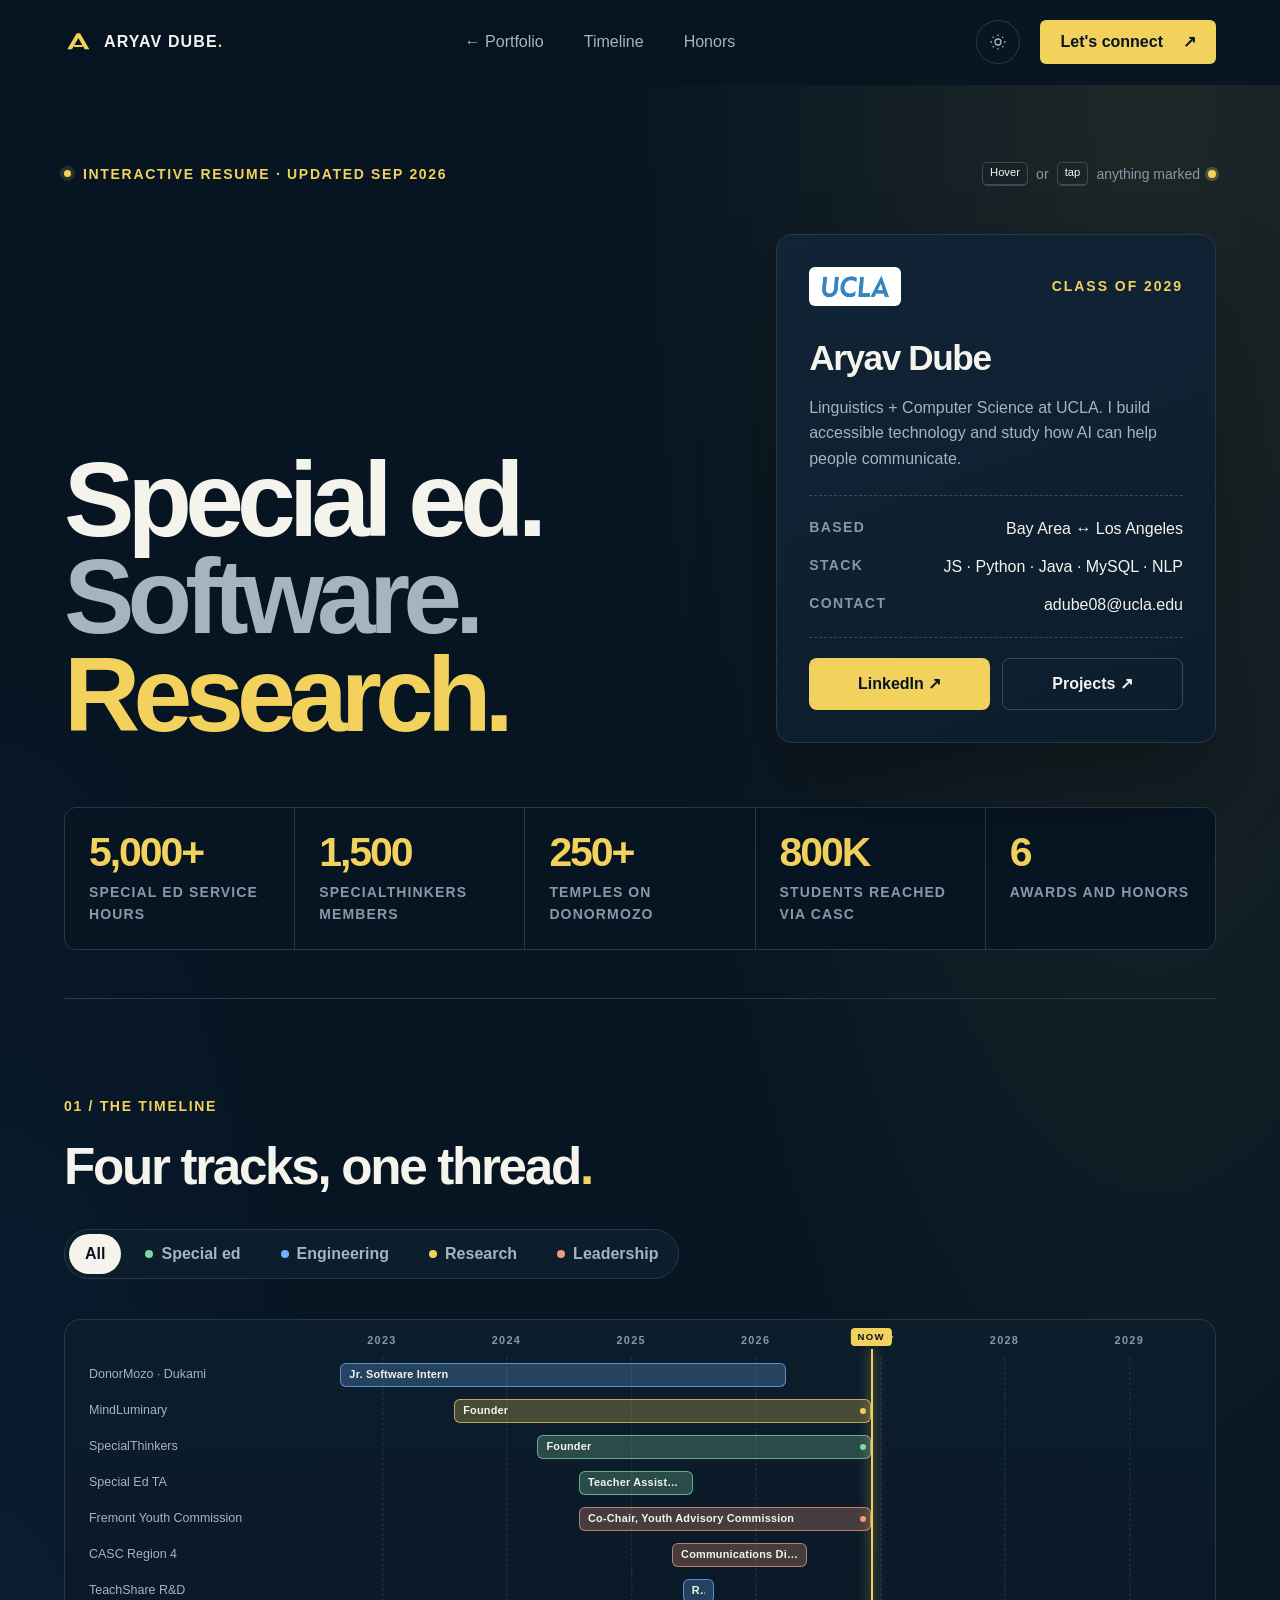
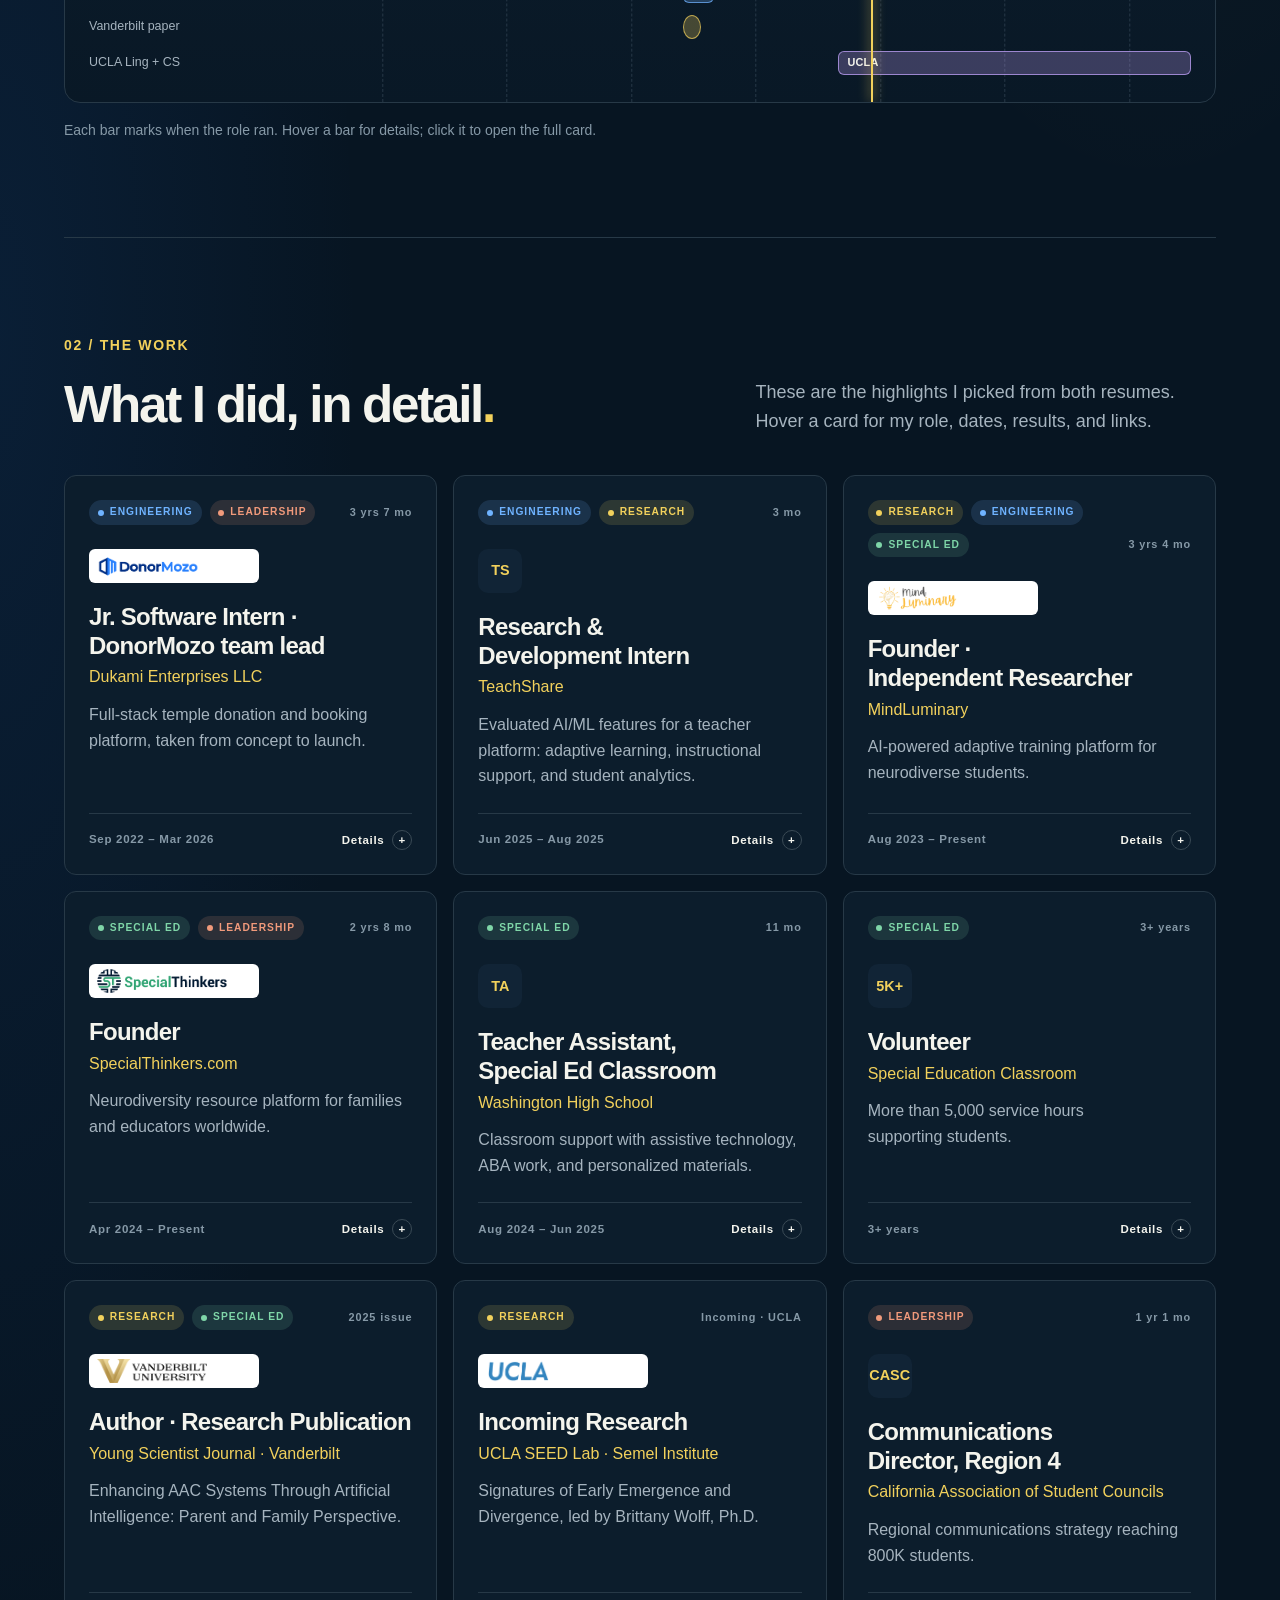
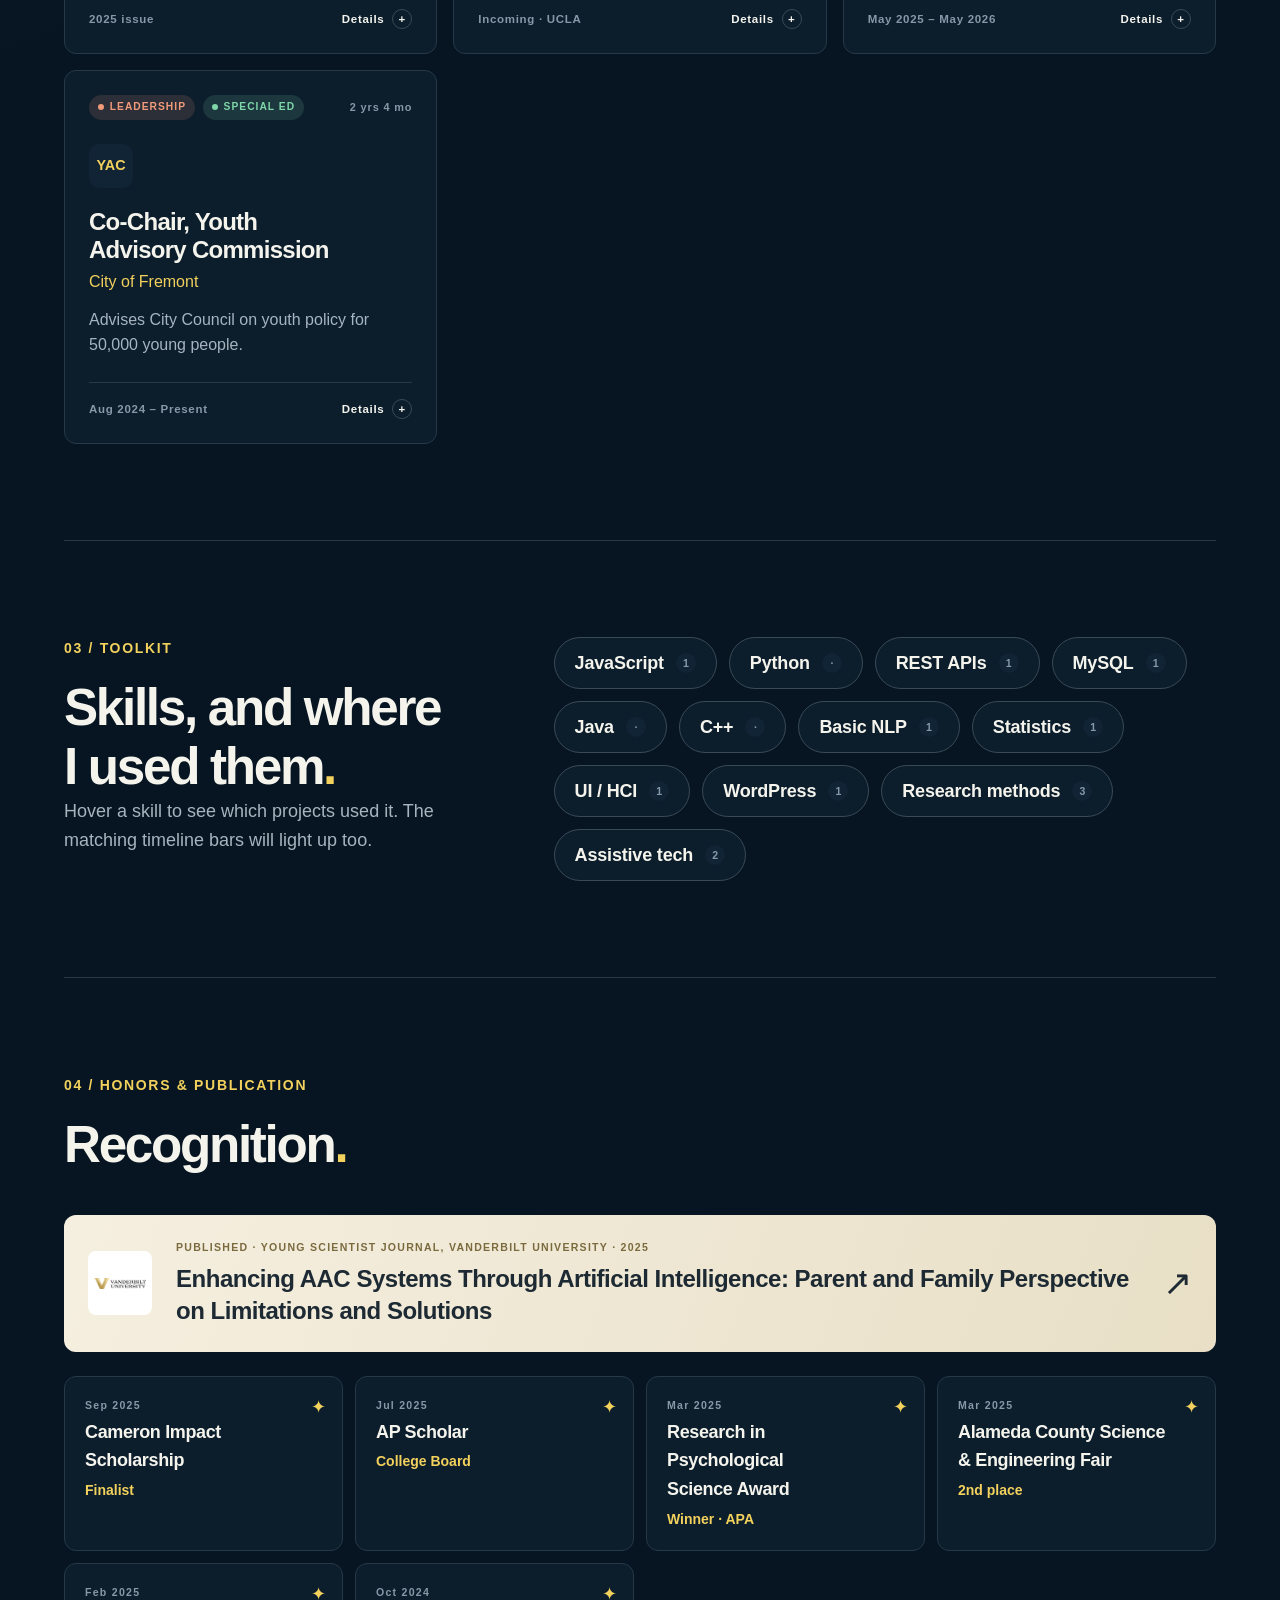
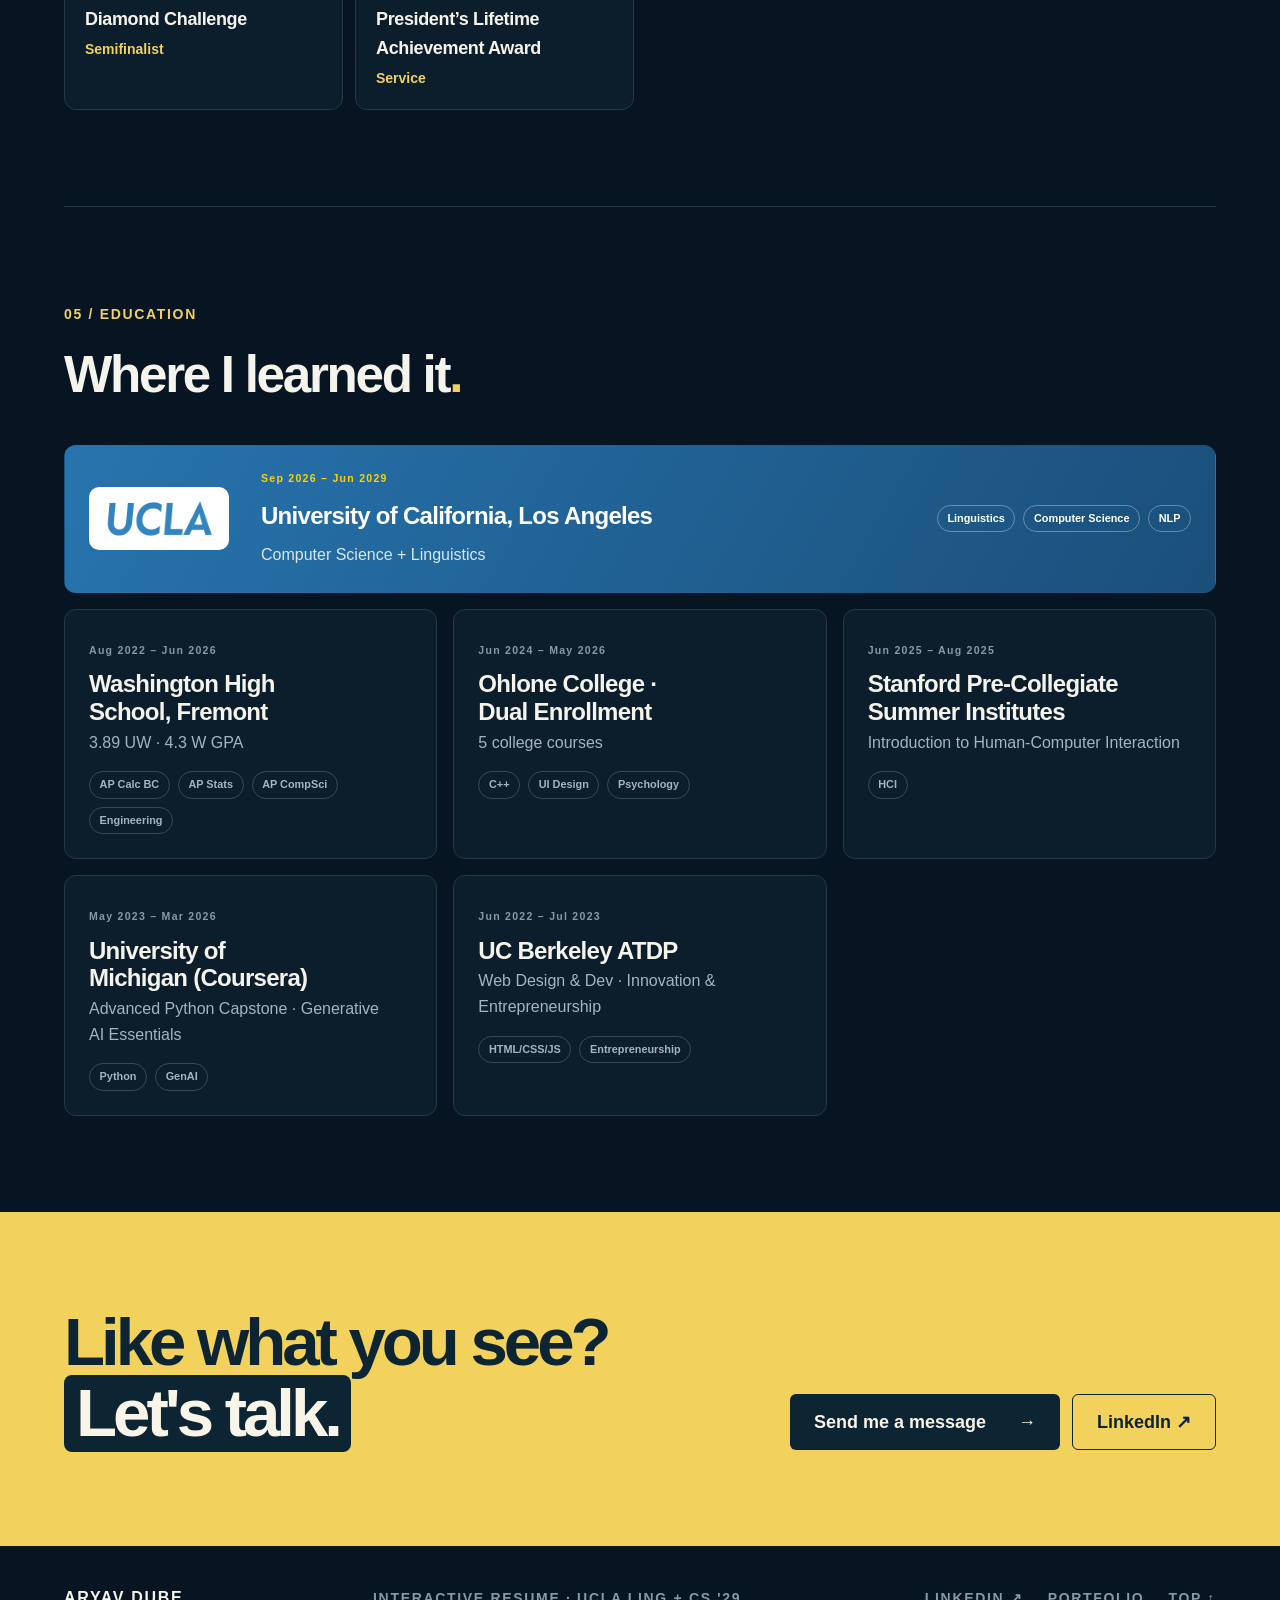
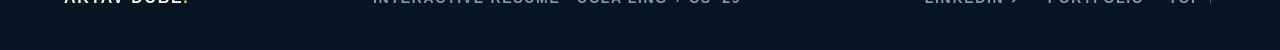
==== resume.html @ cb5dd59b "Add files via upload" ====
<!doctype html>
<html lang="en" data-theme="dark">
<head>
  <meta charset="utf-8">
  <meta name="viewport" content="width=device-width, initial-scale=1">
  <title>Interactive Resume · Aryav Dube</title>
  <meta name="description" content="Aryav Dube's interactive resume: special education, software engineering, and AI research. Hover any item for role, timeline, and links.">
  <link rel="icon" href="./favicon.svg" type="image/svg+xml">
  <link rel="preconnect" href="https://api.fontshare.com">
  <link href="https://api.fontshare.com/v2/css?f[]=cabinet-grotesk@500,600,700,800&f[]=satoshi@400,500,600,700&display=swap" rel="stylesheet">
  <link rel="stylesheet" href="./base.css">
  <link rel="stylesheet" href="./style.css">
  <link rel="stylesheet" href="./resume.css">
  <script src="./app.js" defer></script>
  <script src="./resume.js" defer></script>
</head>
<body class="resume-page">
  <a class="skip-link" href="#main">Skip to content</a>
  <div class="scroll-progress" aria-hidden="true"><span></span></div>
  <header class="site-header">
    <div class="shell header-inner">
      <a class="brand" href="./index.html" aria-label="Aryav Dube, home">
        <svg class="brand-mark" viewBox="0 0 42 42" fill="none" aria-hidden="true"><path d="M5 32 19 8h5l14 24h-7L21.5 15 12 32H5Z" fill="currentColor"/><path d="M15 27h13" stroke="currentColor" stroke-width="3"/></svg>
        <span>ARYAV DUBE<span class="brand-dot">.</span></span>
      </a>
      <nav class="desktop-nav" aria-label="Resume navigation">
        <a href="./index.html">← Portfolio</a>
        <a href="#timeline">Timeline</a>
        <a href="#honors">Honors</a>
      </nav>
      <div class="header-actions">
        <button class="theme-toggle" type="button" data-theme-toggle aria-label="Switch to light mode" title="Toggle color theme">
          <svg viewBox="0 0 24 24" fill="none" stroke="currentColor" stroke-width="1.7" aria-hidden="true"><circle cx="12" cy="12" r="4"/><path d="M12 2v2m0 16v2M4.93 4.93l1.42 1.42m11.3 11.3 1.42 1.42M2 12h2m16 0h2M4.93 19.07l1.42-1.42m11.3-11.3 1.42-1.42"/></svg>
        </button>
        <a class="header-contact" href="./index.html#contact">Let's connect <span aria-hidden="true">↗</span></a>
      </div>
    </div>
  </header>

  <main id="main">
    <section class="rz-hero shell">
      <div class="rz-hero-top"><span class="eyebrow"><span class="status-dot"></span> Interactive resume · updated Sep 2026</span><span class="rz-hint-key"><kbd>Hover</kbd> or <kbd>tap</kbd> anything marked <i class="rz-dotmark"></i></span></div>
      <div class="rz-hero-grid">
        <div>
          <h1 class="rz-title">Special ed.<br><span>Software.</span><br><em>Research.</em></h1>
        </div>
        <aside class="rz-id-card">
          <div class="rz-id-head"><img src="./ucla-logo.png" alt="UCLA logo" width="1048" height="398"><span>CLASS OF 2029</span></div>
          <strong>Aryav Dube</strong>
          <p>Linguistics + Computer Science at UCLA. I build accessible technology and study how AI can help people communicate.</p>
          <dl>
            <div><dt>Based</dt><dd>Bay Area ↔ Los Angeles</dd></div>
            <div><dt>Stack</dt><dd>JS · Python · Java · MySQL · NLP</dd></div>
            <div><dt>Contact</dt><dd><a href="mailto:adube08@ucla.edu">adube08@ucla.edu</a></dd></div>
          </dl>
          <div class="rz-id-links"><a href="https://www.linkedin.com/in/aryav-dube/" target="_blank" rel="noopener noreferrer">LinkedIn ↗</a><a href="./index.html#work">Projects ↗</a></div>
        </aside>
      </div>
      <dl class="rz-kpis" data-kpis></dl>
    </section>

    <section class="rz-section shell" id="timeline" aria-labelledby="tl-title">
      <div class="rz-section-head">
        <div><p class="section-kicker">01 / THE TIMELINE</p><h2 id="tl-title">Four tracks, one thread<span class="accent-dot">.</span></h2></div>
        <div class="rz-filters" role="group" aria-label="Filter by track" data-filters>
          <button type="button" class="is-active" data-filter="all" aria-pressed="true">All</button>
          <button type="button" data-filter="sped" aria-pressed="false"><i class="c-sped"></i>Special ed</button>
          <button type="button" data-filter="tech" aria-pressed="false"><i class="c-tech"></i>Engineering</button>
          <button type="button" data-filter="research" aria-pressed="false"><i class="c-research"></i>Research</button>
          <button type="button" data-filter="lead" aria-pressed="false"><i class="c-lead"></i>Leadership</button>
        </div>
      </div>
      <div class="rz-gantt" data-gantt>
        <div class="rz-years" data-years aria-hidden="true"></div>
        <div class="rz-rows" data-rows></div>
        <div class="rz-now" data-now aria-hidden="true"><span>NOW</span></div>
      </div>
      <p class="rz-note">Each bar marks when the role ran. Hover a bar for details; click it to open the full card.</p>
    </section>

    <section class="rz-section shell" aria-labelledby="exp-title">
      <div class="rz-section-head"><div><p class="section-kicker">02 / THE WORK</p><h2 id="exp-title">What I did, in detail<span class="accent-dot">.</span></h2></div><p class="rz-lede">These are the highlights I picked from both resumes. Hover a card for my role, dates, results, and links.</p></div>
      <div class="rz-cards" data-cards></div>
    </section>

    <section class="rz-section shell rz-split" aria-labelledby="skills-title">
      <div>
        <p class="section-kicker">03 / TOOLKIT</p><h2 id="skills-title">Skills, and where<br>I used them<span class="accent-dot">.</span></h2>
        <p class="rz-lede">Hover a skill to see which projects used it. The matching timeline bars will light up too.</p>
      </div>
      <div class="rz-skills" data-skills></div>
    </section>

    <section class="rz-section shell" id="honors" aria-labelledby="honors-title">
      <div class="rz-section-head"><div><p class="section-kicker">04 / HONORS & PUBLICATION</p><h2 id="honors-title">Recognition<span class="accent-dot">.</span></h2></div></div>
      <a class="rz-paper" data-tip="paper" href="https://www.vanderbilt.edu/youngscientistjournal/article/enhancing-aac-systems-through-artificial-intelligence-parent-and-family-perspective-on-limitations-and-solutions/" target="_blank" rel="noopener noreferrer">
        <img src="./vanderbilt-logo.png" alt="Vanderbilt University logo" width="512" height="512">
        <span><small>PUBLISHED · YOUNG SCIENTIST JOURNAL, VANDERBILT UNIVERSITY · 2025</small><b>Enhancing AAC Systems Through Artificial Intelligence: Parent and Family Perspective on Limitations and Solutions</b></span>
        <i aria-hidden="true">↗</i>
      </a>
      <ol class="rz-awards" data-awards></ol>
    </section>

    <section class="rz-section shell" aria-labelledby="edu-title">
      <div class="rz-section-head"><div><p class="section-kicker">05 / EDUCATION</p><h2 id="edu-title">Where I learned it<span class="accent-dot">.</span></h2></div></div>
      <div class="rz-edu" data-edu></div>
    </section>

    <section class="rz-end">
      <div class="shell rz-end-inner">
        <h2>Like what you see?<br><span>Let's talk.</span></h2>
        <div><a class="resume-cta-btn" href="./index.html#contact">Send me a message <span aria-hidden="true">→</span></a><a class="rz-ghost" href="https://www.linkedin.com/in/aryav-dube/" target="_blank" rel="noopener noreferrer">LinkedIn ↗</a></div>
      </div>
    </section>
  </main>

  <div class="rz-tip" role="tooltip" id="rz-tip" data-tip-box hidden></div>
  <dialog class="rz-dialog" data-dialog aria-labelledby="dlg-title"><div data-dialog-body></div></dialog>

  <footer class="site-footer"><div class="shell footer-inner"><a class="footer-brand" href="./index.html">ARYAV DUBE<span>.</span></a><span>INTERACTIVE RESUME · UCLA LING + CS '29</span><span class="footer-links"><a href="https://www.linkedin.com/in/aryav-dube/" target="_blank" rel="noopener noreferrer">LINKEDIN ↗</a><a href="./index.html">PORTFOLIO</a><a href="#main">TOP ↑</a></span></div></footer>
</body>
</html>
---- base.css ----
*,*::before,*::after{box-sizing:border-box;margin:0;padding:0}
html{-moz-text-size-adjust:none;-webkit-text-size-adjust:none;text-size-adjust:none;-webkit-font-smoothing:antialiased;-moz-osx-font-smoothing:grayscale;text-rendering:optimizeLegibility;scroll-behavior:smooth;hanging-punctuation:first last;scroll-padding-top:var(--space-20)}
body{min-height:100dvh;line-height:1.6;font-family:var(--font-body,sans-serif);font-size:var(--text-base);color:var(--color-text);background:var(--color-bg)}
img,picture,video,canvas,svg{display:block;max-width:100%;height:auto}
ul[role="list"],ol[role="list"]{list-style:none}
input,button,textarea,select{font:inherit;color:inherit}
h1,h2,h3,h4,h5,h6{text-wrap:balance;line-height:1.15}
p,li,figcaption{text-wrap:pretty;max-width:72ch}
::selection{background:var(--color-primary-highlight);color:var(--color-text)}
:focus-visible{outline:2px solid var(--color-primary);outline-offset:3px;border-radius:var(--radius-sm)}
button{cursor:pointer;background:none;border:none}
a,button,[role="button"],[role="link"],input,textarea,select{transition:color var(--transition-interactive),background var(--transition-interactive),border-color var(--transition-interactive),box-shadow var(--transition-interactive),transform var(--transition-interactive)}
.sr-only{position:absolute;width:1px;height:1px;padding:0;margin:-1px;overflow:hidden;clip:rect(0,0,0,0);white-space:nowrap;border-width:0}
@media(prefers-reduced-motion:reduce){*,*::before,*::after{animation-duration:.01ms!important;animation-iteration-count:1!important;transition-duration:.01ms!important;scroll-behavior:auto!important}}
---- style.css ----
:root{
  --font-display:'Cabinet Grotesk','Helvetica Neue',sans-serif;
  --font-body:'Satoshi','Helvetica Neue',sans-serif;
  --text-xs:clamp(.75rem,.7rem + .25vw,.875rem);
  --text-sm:clamp(.875rem,.8rem + .35vw,1rem);
  --text-base:clamp(1rem,.95rem + .25vw,1.125rem);
  --text-lg:clamp(1.125rem,1rem + .75vw,1.5rem);
  --text-xl:clamp(1.5rem,1.2rem + 1.25vw,2.25rem);
  --text-2xl:clamp(2rem,1.2rem + 2.5vw,3.5rem);
  --text-3xl:clamp(2.5rem,1rem + 4vw,5rem);
  --text-hero:clamp(3.25rem,1rem + 7.1vw,8rem);
  --space-1:.25rem;--space-2:.5rem;--space-3:.75rem;--space-4:1rem;--space-5:1.25rem;--space-6:1.5rem;--space-8:2rem;--space-10:2.5rem;--space-12:3rem;--space-16:4rem;--space-20:5rem;--space-24:6rem;--space-32:8rem;
  --radius-sm:.375rem;--radius-md:.5rem;--radius-lg:.75rem;--radius-xl:1rem;--radius-full:9999px;
  --transition-interactive:220ms cubic-bezier(.16,1,.3,1);
  --content-wide:1240px;
}
:root,[data-theme="dark"]{
  color-scheme:dark;
  --color-bg:#071522;--color-surface:#0c1d2c;--color-surface-2:#112436;--color-surface-offset:#0f2639;--color-divider:#273947;--color-border:#3a4a55;
  --color-text:#f4f4ed;--color-text-muted:#a6b4bf;--color-text-faint:#8699a7;--color-text-inverse:#071522;
  --color-primary:#f2d15c;--color-primary-hover:#ffe88a;--color-primary-highlight:#5c532c;
}
[data-theme="light"]{
  color-scheme:light;
  --color-bg:#f4f3ed;--color-surface:#ffffff;--color-surface-2:#e8edf0;--color-surface-offset:#e8eced;--color-divider:#cdd4d6;--color-border:#aebbc1;
  --color-text:#102638;--color-text-muted:#455b68;--color-text-faint:#5a6d77;--color-text-inverse:#071522;
  --color-primary:#9a7400;--color-primary-hover:#765900;--color-primary-highlight:#efe2ac;
}
a{color:inherit;text-decoration:none}
.shell{width:min(calc(100% - 2*clamp(var(--space-5),5vw,var(--space-16))),var(--content-wide));margin-inline:auto}
.skip-link{position:fixed;top:var(--space-3);left:var(--space-3);z-index:100;background:var(--color-primary);color:var(--color-text-inverse);padding:var(--space-3) var(--space-4);transform:translateY(-160%)}
.skip-link:focus{transform:translateY(0)}
.site-header{position:sticky;top:0;z-index:20;background:color-mix(in srgb,var(--color-bg) 91%,transparent);backdrop-filter:blur(18px);border-bottom:1px solid transparent}
.site-header.scrolled{border-color:var(--color-divider)}
.header-inner{height:84px;display:flex;align-items:center;justify-content:space-between;gap:var(--space-8)}
.brand{display:inline-flex;align-items:center;gap:var(--space-3);font-weight:800;font-size:var(--text-sm);letter-spacing:.07em;white-space:nowrap}
.brand-mark{width:28px;color:var(--color-primary)}
.brand-dot,.accent-dot{color:var(--color-primary)}
.desktop-nav{display:flex;gap:var(--space-10);align-items:center;color:var(--color-text-muted);font-size:var(--text-sm)}
.desktop-nav a{padding:var(--space-3) 0}
.desktop-nav a:hover,.footer-inner a:hover{color:var(--color-primary)}
.header-actions{display:flex;align-items:center;gap:var(--space-5)}
.theme-toggle{width:44px;height:44px;display:grid;place-items:center;color:var(--color-text-muted);border:1px solid var(--color-divider);border-radius:var(--radius-full)}
.theme-toggle svg{width:18px}
.theme-toggle:hover{color:var(--color-primary);border-color:var(--color-primary)}
.header-contact{display:inline-flex;align-items:center;justify-content:center;gap:var(--space-5);min-height:44px;padding:var(--space-2) var(--space-5);background:var(--color-primary);color:var(--color-text-inverse);font-weight:700;font-size:var(--text-sm);border-radius:var(--radius-sm)}
.header-contact:hover,.contact-cta:hover{background:var(--color-primary-hover);transform:translateY(-2px)}
.header-contact:active,.contact-cta:active{transform:translateY(0)}

.hero{min-height:min(820px,calc(100svh - 84px));display:flex;flex-direction:column;position:relative;padding-top:clamp(var(--space-12),7vw,var(--space-24));overflow:hidden}
.hero-topline,.hero-bottom{display:flex;align-items:center;justify-content:space-between;gap:var(--space-4)}
.eyebrow,.hero-index,.hero-bottom,.section-kicker,.project-meta,.project-foot,.about-tags,.site-footer{font-size:var(--text-xs);letter-spacing:.12em;font-weight:700}
.eyebrow{display:flex;align-items:center;gap:var(--space-3);color:var(--color-primary);text-transform:uppercase}
.status-dot{width:7px;height:7px;background:var(--color-primary);border-radius:50%;box-shadow:0 0 0 4px color-mix(in srgb,var(--color-primary) 14%,transparent)}
.hero-index,.hero-bottom{color:var(--color-text-faint)}
.hero-grid{display:grid;grid-template-columns:minmax(0,1fr) 290px;align-items:end;gap:var(--space-16);margin-block:auto;padding-block:var(--space-16) var(--space-24)}
.hero-intro{color:var(--color-text-muted);font-size:var(--text-lg);margin-bottom:var(--space-8)}
h1,h2,h3{font-family:var(--font-display)}
h1{font-size:var(--text-hero);font-weight:800;letter-spacing:-.067em;line-height:.96;white-space:nowrap}
.hero-highlight{color:var(--color-primary)}
.period{color:var(--color-text)}
.hero-aside{padding-bottom:var(--space-2)}
.aside-rule{width:40px;height:2px;background:var(--color-primary);display:block;margin-bottom:var(--space-8)}
.hero-aside p{font-size:var(--text-base);line-height:1.65;color:var(--color-text-muted)}
.text-link{font-size:var(--text-sm);font-weight:700;display:inline-flex;gap:var(--space-12);align-items:center;margin-top:var(--space-8);padding-bottom:var(--space-2);border-bottom:1px solid var(--color-primary)}
.text-link:hover{color:var(--color-primary);gap:var(--space-16)}
.scroll-cue{display:inline-flex;align-items:center;gap:var(--space-6);min-height:44px}
.scroll-cue span:last-child{font-size:var(--text-lg);color:var(--color-primary)}
.scroll-cue:hover{color:var(--color-primary)}
.hero-gridline{height:1px;background:var(--color-divider);margin-top:var(--space-8)}

.work-section{padding-block:clamp(var(--space-20),9vw,var(--space-32)) var(--space-32)}
.section-heading{display:flex;align-items:end;justify-content:space-between;gap:var(--space-12);margin-bottom:var(--space-12)}
.section-kicker{color:var(--color-primary);margin-bottom:var(--space-5)}
.section-heading h2,.about-left h2{font-size:var(--text-2xl);font-weight:700;letter-spacing:-.045em}
.section-heading>p{max-width:32ch;color:var(--color-text-muted);font-size:var(--text-sm)}
.project-grid{display:grid;grid-template-columns:repeat(2,minmax(0,1fr));column-gap:var(--space-8);row-gap:var(--space-20)}
.project{min-width:0}
.project-art{height:clamp(280px,31vw,420px);position:relative;overflow:hidden;border-radius:var(--radius-md);margin-bottom:var(--space-6);transition:filter 300ms ease}
.project-meta{display:flex;justify-content:space-between;gap:var(--space-4);color:var(--color-primary);margin-bottom:var(--space-3)}
.project-meta span:last-child{color:var(--color-text-faint)}
.project h3{font-size:var(--text-xl);letter-spacing:-.04em;font-weight:700;margin-bottom:var(--space-3)}
.project>p{color:var(--color-text-muted);line-height:1.65;font-size:var(--text-base);max-width:57ch}
.project-foot{display:flex;justify-content:space-between;align-items:center;gap:var(--space-4);border-top:1px solid var(--color-divider);margin-top:var(--space-6);padding-top:var(--space-4);color:var(--color-text-faint);letter-spacing:0;font-weight:500}
.project-foot a{color:var(--color-primary);display:inline-flex;gap:var(--space-2);align-items:center;white-space:nowrap;min-height:44px;font-weight:700}
.project-foot a:hover{color:var(--color-primary-hover);gap:var(--space-4)}
.project-note{color:var(--color-primary);white-space:nowrap;font-weight:700;letter-spacing:.06em}
.project-wide{grid-column:1/-1}
.project-wide>.project-art{height:clamp(350px,38vw,500px)}
.project-wide>p{max-width:75ch}

/* The compositions below are conceptual graphics, not claims to be product screenshots. */
.art-special{background:#f0e9d5;color:#172e35;display:flex;flex-direction:column;padding:var(--space-8)}
.art-special-header,.art-special-footer{display:flex;align-items:center;justify-content:space-between;font-size:var(--text-xs);letter-spacing:.09em;font-weight:800}
.mock-logo{font-family:var(--font-display);letter-spacing:-.05em;font-size:var(--text-lg)}
.mock-logo span{color:#8e6846}
.art-special-main{display:flex;flex-direction:column;justify-content:center;flex:1;padding-left:clamp(var(--space-4),4vw,var(--space-12))}
.art-mini-label{font-size:var(--text-xs);font-weight:800;letter-spacing:.16em;color:#725c44;margin-bottom:var(--space-5)}
.art-special-main strong{font-family:var(--font-display);font-size:clamp(2.4rem,4.6vw,4.75rem);line-height:.99;letter-spacing:-.06em}
.art-special-main em{font-style:normal;color:#9a6b49}
.art-special-line{height:3px;width:22%;background:#c4996b;margin-top:var(--space-8)}
.art-special-footer{justify-content:flex-start;gap:var(--space-8);color:#735e49}
.art-mind{background:#283d55;color:#f3efe9;padding:var(--space-8);display:flex;flex-direction:column}
.mind-chrome{display:flex;align-items:center;gap:var(--space-2);font-weight:700;letter-spacing:-.02em;font-size:var(--text-sm)}
.mind-symbol{font-size:var(--text-xl);line-height:1;color:#f4d37a}
.mind-chrome-right{margin-left:auto;font-size:var(--text-xs);font-weight:600;letter-spacing:.1em;color:#acbfd1}
.mind-panel{background:#f6f2e8;color:#1b3444;border-radius:var(--radius-lg);width:min(82%,410px);margin:auto auto 0;padding:var(--space-6);transform:rotate(-4deg) translateY(var(--space-4));box-shadow:20px 20px 0 #1e3146}
.mind-panel-head{display:flex;justify-content:space-between;color:#677987;letter-spacing:.12em;font-size:var(--text-xs);font-weight:700;margin-bottom:var(--space-8)}
.mind-panel>strong{font-family:var(--font-display);font-size:clamp(1.8rem,3vw,2.8rem);letter-spacing:-.055em;line-height:1.05;display:block}
.mind-progress{display:flex;gap:var(--space-2);margin-block:var(--space-6)}
.mind-progress span{height:6px;border-radius:var(--radius-full);flex:1;background:#ccd7d3}
.mind-progress span:nth-child(-n+3){background:#d7aa54}
.mind-lesson{display:flex;align-items:center;gap:var(--space-4);padding-top:var(--space-4);border-top:1px solid #d3d9d7;font-size:var(--text-sm);font-weight:700;line-height:1.2}
.mind-lesson small{font-size:var(--text-xs);font-weight:400;color:#5c7180}
.mind-lesson>span:last-child{margin-left:auto}
.lesson-number{color:#b17b2e}
.mind-caption{font-size:var(--text-xs);letter-spacing:.09em;color:#acbfd1;margin-top:var(--space-6)}
.art-ucla{background:#102b3b;color:#e6eff0;padding:var(--space-8);display:flex;flex-direction:column}
.research-top,.research-bottom,.vandy-top,.vandy-bottom{display:flex;justify-content:space-between;gap:var(--space-4);font-size:var(--text-xs);font-weight:700;letter-spacing:.12em}
.research-top,.research-bottom{color:#9cbdc6}
.signal-field{flex:1;position:relative;min-height:160px;margin-block:var(--space-8);background:repeating-linear-gradient(90deg,transparent 0,transparent 16%,#ffffff0a 16.1%,#ffffff0a 16.3%),repeating-linear-gradient(0deg,transparent 0,transparent 23%,#ffffff0a 23.1%,#ffffff0a 23.3%);overflow:hidden}
.signal-line{position:absolute;left:-5%;width:115%;height:28%;border-top:3px solid #e1c779;border-radius:50%;transform:rotate(-9deg)}
.line-one{top:31%}.line-two{top:48%;border-color:#7aa9ad;transform:rotate(7deg)}.line-three{top:62%;border-color:#c2a969;transform:rotate(-4deg);opacity:.75}
.signal-label{position:absolute;font-size:var(--text-xs);letter-spacing:.14em;color:#b7d5d3}
.label-a{right:8%;top:13%}.label-b{left:8%;bottom:12%}
.art-vandy{background:#d8c99c;color:#1b3740;padding:var(--space-8);display:flex;flex-direction:column}
.vandy-tiles{display:flex;align-items:center;justify-content:center;gap:var(--space-3);flex:1}
.vandy-tiles>span:not(.vandy-spark){font-family:var(--font-display);font-size:clamp(1.7rem,3.4vw,3.2rem);font-weight:700;letter-spacing:-.05em;line-height:1.05;background:#f5f0df;padding:var(--space-6);border-radius:var(--radius-md);min-width:34%;box-shadow:5px 6px 0 #b7a975}
.vandy-tiles>span:nth-child(2){transform:translateY(var(--space-6))}
.vandy-spark{position:absolute;right:10%;top:27%;font-size:var(--text-xl);color:#8d7044}
.vandy-bottom{align-items:end}
.art-donor{background:#1b3543;color:#f3eee0;display:grid;grid-template-columns:1fr 1fr;gap:var(--space-8);padding:clamp(var(--space-8),5vw,var(--space-16))}
.donor-left{display:flex;flex-direction:column;justify-content:space-between}
.donor-left>span{font-size:var(--text-xs);letter-spacing:.12em;font-weight:700;color:#bdc9c9}
.donor-left strong{font-family:var(--font-display);font-size:clamp(2.4rem,5vw,5.4rem);letter-spacing:-.06em;line-height:1}
.donor-left em{font-style:normal;color:#f2d15c}
.donor-ui{align-self:center;justify-self:end;width:min(100%,470px);height:110%;background:#f5f2e8;color:#273944;border-radius:var(--radius-lg);box-shadow:var(--space-6) var(--space-6) 0 #102836;transform:rotate(3deg) translateY(var(--space-8));overflow:hidden}
.donor-ui-head{height:56px;padding:0 var(--space-6);border-bottom:1px solid #d4dbd8;display:flex;align-items:center;justify-content:space-between;font-size:var(--text-sm)}
.donor-ui-head span{font-size:var(--text-xs);color:#687d85}
.donor-ui-body{padding:var(--space-8)}
.donor-ui-body>small{font-size:var(--text-xs);letter-spacing:.1em;color:#70838a}
.donor-ui-body>strong{display:block;font-family:var(--font-display);font-size:var(--text-2xl);line-height:1.2;letter-spacing:-.05em;margin-block:var(--space-2) var(--space-8)}
.donor-ui-stats{display:grid;grid-template-columns:1fr 1fr;gap:var(--space-3)}
.donor-ui-stats>span{display:flex;flex-direction:column;padding:var(--space-4);border:1px solid #d4dbd8;border-radius:var(--radius-sm)}
.donor-ui-stats small{font-size:var(--text-xs);letter-spacing:.1em;color:#688087}
.donor-ui-stats b{font-size:var(--text-lg);font-family:var(--font-display);letter-spacing:-.03em}
.donor-ui-stats i{font-style:normal;font-size:var(--text-xs);color:#6f8361}
.donor-ui-row{display:flex;justify-content:space-between;font-size:var(--text-xs);margin-top:var(--space-8);font-weight:700}
.donor-ui-bar{height:12px;background:#dfe3dd;width:100%;margin-top:var(--space-4);border-radius:var(--radius-sm)}
.donor-ui-bar.shorter{width:72%;margin-top:var(--space-3)}

.about-section{border-top:1px solid var(--color-divider);background:var(--color-surface);padding-block:clamp(var(--space-20),9vw,var(--space-32))}
.about-grid{display:grid;grid-template-columns:1fr 1fr;gap:clamp(var(--space-12),9vw,var(--space-32))}
.about-left{display:flex;flex-direction:column;min-height:480px}
.about-left h2{font-size:var(--text-3xl);line-height:1.05}
.about-left h2 span{color:var(--color-primary)}
.about-monogram{font-family:var(--font-display);font-size:clamp(8rem,17vw,17rem);font-weight:800;letter-spacing:-.12em;line-height:.75;color:var(--color-surface-2);margin-top:auto;white-space:nowrap}
.about-monogram span{color:var(--color-primary)}
.about-copy{padding-top:var(--space-12)}
.about-copy p{font-size:var(--text-base);color:var(--color-text-muted);line-height:1.8;margin-bottom:var(--space-6);max-width:62ch}
.about-copy p:first-child{color:var(--color-text)}
.about-tags{display:flex;flex-wrap:wrap;gap:var(--space-2);margin-top:var(--space-12)}
.about-tags span{border:1px solid var(--color-border);padding:var(--space-2) var(--space-3);border-radius:var(--radius-full);color:var(--color-text-muted);letter-spacing:.06em}
.contact-section{padding-block:clamp(var(--space-24),12vw,10rem);background:var(--color-primary);color:#0d2432}
.contact-section .section-kicker{color:#31444a}
.contact-inner h2{font-size:clamp(3.25rem,7.5vw,7.5rem);letter-spacing:-.065em;line-height:1;max-width:12ch}
.contact-inner h2 span{color:#f8f5e8}
.contact-bottom{display:flex;justify-content:space-between;align-items:end;gap:var(--space-8);margin-top:var(--space-16)}
.contact-bottom p{font-size:var(--text-base);max-width:47ch}
.contact-cta{background:#0d2432;color:#f8f5e8;min-height:58px;display:inline-flex;align-items:center;gap:var(--space-16);padding:var(--space-4) var(--space-6);border-radius:var(--radius-sm);font-weight:700;white-space:nowrap}
.contact-cta:hover{background:#193c4f;color:#fff}
.site-footer{color:var(--color-text-faint);background:var(--color-bg)}
.footer-inner{min-height:104px;display:flex;align-items:center;justify-content:space-between;gap:var(--space-6)}
.footer-brand{font-family:var(--font-display);font-weight:800;color:var(--color-text);font-size:var(--text-sm)}
.footer-brand span{color:var(--color-primary)}

@media(max-width:1000px){
  .hero-grid{grid-template-columns:1fr;gap:var(--space-12);padding-top:var(--space-20)}
  .hero-aside{max-width:520px}
  .aside-rule{margin-bottom:var(--space-5)}
  .hero{min-height:720px}
  h1{white-space:normal}
}
@media(max-width:700px){
  .header-inner{height:72px}
  .brand-mark{width:24px}
  .desktop-nav{gap:var(--space-4)}
  .desktop-nav a{min-height:44px;display:flex;align-items:center}
  .header-contact{display:none}
  .header-actions{gap:0}
  .hero{min-height:calc(100svh - 72px);padding-top:var(--space-12)}
  .hero-index{display:none}
  .hero-grid{gap:var(--space-16);padding-block:var(--space-16)}
  .hero-intro{margin-bottom:var(--space-6)}
  h1{font-size:clamp(3.15rem,11.8vw,5.4rem)}
  .hero-bottom{font-size:var(--text-xs)}
  .hero-bottom>span{max-width:19ch}
  .scroll-cue span:first-child{display:none}
  .section-heading{display:block}
  .section-heading>p{margin-top:var(--space-4)}
  .project-grid{grid-template-columns:1fr;row-gap:var(--space-16)}
  .project-wide{grid-column:auto}
  .project-art,.project-wide>.project-art{height:clamp(300px,85vw,440px)}
  .project-foot{align-items:start}
  .about-grid{grid-template-columns:1fr;gap:var(--space-8)}
  .about-left{min-height:unset}
  .about-monogram{display:none}
  .about-copy{padding-top:0}
  .contact-bottom{display:block}
  .contact-cta{margin-top:var(--space-8)}
  .footer-inner{flex-wrap:wrap;padding-block:var(--space-8)}
  .footer-inner>span{order:3;width:100%}
}
@media(max-width:480px){
  .brand{letter-spacing:.01em}
  .desktop-nav{gap:var(--space-3);font-size:var(--text-xs)}
  .desktop-nav a[href="#about"]{display:none}
  .theme-toggle{border:none;width:36px}
  .hero-grid{padding-bottom:var(--space-10)}
  .hero-aside p{font-size:var(--text-base)}
  .art-special,.art-mind,.art-ucla,.art-vandy{padding:var(--space-5)}
  .art-special-main{padding-left:var(--space-2)}
  .art-special-main strong{font-size:clamp(2.45rem,11vw,3.4rem)}
  .art-special-footer{gap:var(--space-3);font-size:.7rem}
  .mind-chrome-right{display:none}
  .mind-panel{width:88%;padding:var(--space-5)}
  .mind-caption{max-width:27ch}
  .vandy-tiles>span:not(.vandy-spark){padding:var(--space-4);font-size:clamp(1.8rem,7vw,2.5rem)}
  .art-donor{grid-template-columns:1fr;gap:0;padding:var(--space-6)}
  .donor-left{height:160px}
  .donor-left strong{font-size:var(--text-2xl)}
  .donor-left>span:last-child{display:none}
  .donor-ui{width:88%;height:270px;justify-self:center;transform:rotate(3deg) translateY(var(--space-2))}
  .donor-ui-body{padding:var(--space-4)}
  .donor-ui-body>strong{margin-bottom:var(--space-4)}
  .donor-ui-row,.donor-ui-bar{display:none}
  .project-foot{flex-wrap:wrap}
  .contact-inner h2{font-size:clamp(2.8rem,12vw,4rem)}
}

/* Portfolio v2: each project artwork is a self-contained, tactile preview. */
[hidden]{display:none!important}
.interactive-art{display:flex;flex-direction:column;padding:0;border:1px solid color-mix(in srgb,var(--color-text) 9%,transparent);isolation:isolate}
.preview-top,.preview-bottom,.reader-footer{height:44px;flex:none;display:flex;align-items:center;justify-content:space-between;gap:var(--space-4);padding-inline:var(--space-6);font-size:var(--text-xs);font-weight:700;letter-spacing:.11em;position:relative;z-index:2}
.preview-hint{opacity:.7}
.preview-bottom,.reader-footer{border-top:1px solid currentColor}
.preview-scroll,.paper-reader,.donor-ui-body{min-height:0;overflow-y:auto;overscroll-behavior:contain;scrollbar-width:thin}
.preview-scroll:focus-visible,.paper-reader:focus-visible,.donor-ui-body:focus-visible{outline:2px solid currentColor;outline-offset:-4px}
.preview-tabs{flex:none;display:flex;align-items:center;justify-content:center;gap:var(--space-2);padding:var(--space-3) var(--space-5);border-top:1px solid color-mix(in srgb,currentColor 25%,transparent);z-index:2}
.preview-tabs button,.donor-menu button{min-height:44px;padding:var(--space-2) var(--space-4);font-size:var(--text-xs);font-weight:700;letter-spacing:.08em;border-radius:var(--radius-full);white-space:nowrap}
.preview-tabs button:hover,.donor-menu button:hover{background:color-mix(in srgb,currentColor 10%,transparent)}
.preview-tabs button:active,.donor-menu button:active{transform:scale(.96)}
.preview-tabs button.is-active{background:var(--color-primary);color:#102537}
.preview-open{display:inline-flex;align-items:center;min-height:44px;font-size:var(--text-sm);font-weight:700;text-decoration:underline;text-underline-offset:5px}
.preview-open:hover{opacity:.7}

.art-special{background:#ede8d9;color:#173241;padding:0}
.art-special .preview-top{background:#142f3a;color:#ecf1e9}
.special-scroll{flex:1;scroll-snap-type:y proximity}
.special-slide{height:100%;min-height:330px;position:relative;display:flex;flex-direction:column;justify-content:center;padding:var(--space-8);overflow:hidden;scroll-snap-align:start}
.special-brand{width:190px;height:auto;position:absolute;left:var(--space-8);top:var(--space-6);object-fit:contain}
.special-slide .art-mini-label{margin-top:var(--space-12);margin-bottom:var(--space-4);color:#4d775f}
.special-slide strong{font-family:var(--font-display);font-size:clamp(2.25rem,3.8vw,4rem);line-height:1.02;letter-spacing:-.055em;position:relative;z-index:1}
.special-slide strong em{font-style:normal;color:#238b70}
.special-banner{position:absolute;width:52%;max-height:75%;object-fit:contain;right:-9%;bottom:-11%;opacity:.7;filter:saturate(.78)}
.special-slide-next{background:#dbe8db;align-items:flex-start}
.special-slide-next .art-mini-label{margin-top:0}
.special-slide-next p{font-size:var(--text-sm);margin-top:var(--space-6);max-width:32ch}
.special-slide-next .preview-open{margin-top:var(--space-3)}
.art-special .preview-bottom{color:#325c54;background:#e7eddf}

.art-mind{background:#283c50;color:#f9f1e2;padding:0}
.art-mind .preview-top{background:#1b2e40}
.mind-experience{flex:1;display:flex;flex-direction:column;min-height:0;padding:var(--space-3) var(--space-6) 0}
.mind-brand{width:clamp(150px,18vw,230px);height:auto;object-fit:contain;align-self:flex-start;max-height:74px}
.mind-display{flex:1;min-height:0;border-radius:var(--radius-lg) var(--radius-lg) 0 0;background:#e8bd7c;color:#27374a;overflow:hidden;position:relative}
.mind-step{height:100%;position:relative;display:flex;align-items:center;justify-content:space-between;padding:var(--space-8)}
.mind-step>div:first-child{position:relative;z-index:1;max-width:62%}
.mind-step small{display:block;font-size:var(--text-xs);font-weight:800;letter-spacing:.12em;margin-bottom:var(--space-4)}
.mind-step strong{font-family:var(--font-display);font-size:clamp(1.9rem,3.4vw,3.5rem);line-height:1.02;letter-spacing:-.06em;display:block}
.mind-step p{font-size:var(--text-sm);line-height:1.45;margin-top:var(--space-4);max-width:25ch}
.mind-step img{width:48%;height:115%;object-fit:contain;object-position:bottom;position:absolute;right:-6%;bottom:-12%;filter:drop-shadow(0 12px 16px #6c4e3c45)}
.mind-step[data-mind-panel="adapt"]{background:#bdd3cc}
.mind-step[data-mind-panel="grow"]{background:#e2d39e}
.mind-orbit{width:37%;aspect-ratio:1;position:absolute;right:8%;border:1px solid #2c5e6780;border-radius:50%;display:grid;place-items:center;font-size:var(--text-sm);font-weight:700}
.mind-orbit::before,.mind-orbit::after{content:"";position:absolute;inset:14%;border:1px solid #2c5e6780;border-radius:50%}
.mind-orbit::after{inset:33%;background:#284e5d}
.mind-orbit span{position:absolute;z-index:1;background:#f6f2e7;padding:var(--space-2) var(--space-3);border-radius:var(--radius-full)}
.mind-orbit span:nth-child(1){top:-8%}.mind-orbit span:nth-child(2){right:-13%;bottom:8%}.mind-orbit span:nth-child(3){left:-12%;bottom:8%}
.mind-growth{height:75%;width:32%;display:flex;align-items:end;gap:var(--space-2)}
.mind-growth i{flex:1;background:#3b6e72;border-radius:var(--radius-full) var(--radius-full) 0 0;height:24%}
.mind-growth i:nth-child(2){height:40%}.mind-growth i:nth-child(3){height:53%}.mind-growth i:nth-child(4){height:72%}.mind-growth i:nth-child(5){height:94%;background:#f4f0dc}
.art-mind .preview-tabs{background:#1b2e40}

.art-ucla{background:#0c2a40;color:#eff6f5;padding:0}
.art-ucla .preview-top{background:#0a2032}
.ucla-body{display:flex;flex:1;flex-direction:column;min-height:0}
.ucla-identity{display:flex;align-items:center;justify-content:space-between;gap:var(--space-4);padding:var(--space-3) var(--space-6);font-size:var(--text-xs);letter-spacing:.13em;font-weight:700}
.ucla-identity img{width:86px;height:auto;object-fit:contain}
.ucla-visual{flex:1;min-height:0;position:relative;overflow:hidden}
.ucla-visual>img{width:100%;height:100%;object-fit:cover;filter:grayscale(1) contrast(1.25) brightness(.65)}
.ucla-visual::after{content:"";position:absolute;inset:0;background:linear-gradient(90deg,#092335d9,transparent 95%),linear-gradient(0deg,#092335d9,transparent 80%)}
.ucla-overlay{position:absolute;z-index:1;left:var(--space-8);bottom:var(--space-8);width:70%}
.ucla-overlay span{font-family:var(--font-display);font-size:clamp(1.45rem,2.3vw,2.4rem);letter-spacing:-.03em;line-height:1.05;font-weight:700;display:block}
.ucla-overlay p{font-size:var(--text-sm);color:#d5e5ea;line-height:1.45;margin-top:var(--space-3)}
.ucla-tabs{background:#0a2032}
.ucla-tabs button{padding-inline:var(--space-3)}

.art-vandy{background:#d7cda9;color:#182d2a;padding:0}
.art-vandy .preview-top{background:#142e2b;color:#f8f2de}
.paper-reader{flex:1;scroll-snap-type:y proximity;background:#f2eee1}
.paper-page{min-height:100%;padding:var(--space-8);scroll-snap-align:start;border-bottom:1px solid #c1b493;display:flex;flex-direction:column;align-items:flex-start}
.vandy-brand{width:220px;height:auto;object-fit:contain;margin-bottom:auto}
.paper-journal,.paper-section,.paper-byline,.paper-scroll-hint{font-size:var(--text-xs);letter-spacing:.09em;font-weight:700}
.paper-journal,.paper-section{color:#73643f}
.paper-page h4{font-family:var(--font-display);font-size:clamp(1.65rem,2.8vw,2.8rem);line-height:1.04;letter-spacing:-.04em;margin-block:var(--space-3)}
.paper-page p{font-size:var(--text-sm);line-height:1.55;max-width:48ch}
.paper-byline{color:#665d48}
.paper-rule{height:2px;width:80px;background:#9f8a53;display:block;margin-block:var(--space-6)}
.paper-scroll-hint{margin-top:auto;color:#73643f}
.paper-page .preview-open{margin-top:auto}
.reader-footer{background:#e2d9bd;color:#6c613f}

.art-donor{display:grid;background:#142e3e;grid-template-columns:1fr 1.13fr}
.donor-left{position:relative;z-index:1}
.donor-left strong{font-size:clamp(2.5rem,5vw,5.4rem)}
.donor-ui{display:flex;flex-direction:column;background:#f8faf8;color:#25384a;box-shadow:var(--space-6) var(--space-6) 0 #0a2231;transform:rotate(2deg) translateY(var(--space-6));height:110%;overflow:hidden}
.donor-ui-head{flex:none}
.donor-ui-head img{width:142px;height:auto;object-fit:contain}
.donor-ui-head span{font-size:var(--text-xs);letter-spacing:.07em}
.donor-menu{display:flex;gap:var(--space-2);padding:var(--space-3) var(--space-5);border-bottom:1px solid #dce2e2}
.donor-menu button{min-height:38px;letter-spacing:0;padding-inline:var(--space-3)}
.donor-menu button.is-active{background:#dbe8ff;color:#124b9a}
.donor-ui-body{flex:1;padding:var(--space-6)}
.donor-screen{min-height:100%}
.donor-screen>small{font-size:var(--text-xs);color:#4e73ac;font-weight:700;letter-spacing:.1em}
.donor-screen>strong{font-family:var(--font-display);font-size:var(--text-xl);letter-spacing:-.04em;display:block;margin-block:var(--space-2)}
.donor-screen>p{font-size:var(--text-sm);color:#58707b;line-height:1.45}
.donor-demo-card{display:flex;flex-direction:column;gap:var(--space-3);padding:var(--space-5);margin-top:var(--space-5);background:#ecf2f4;border-radius:var(--radius-md);font-size:var(--text-xs);color:#557081}
.donor-demo-card>b{font-family:var(--font-display);font-size:var(--text-lg);color:#243b4e;letter-spacing:-.03em}
.demo-line{display:block;height:7px;background:#cadadd;border-radius:var(--radius-full);width:100%}
.demo-line.short{width:68%}
.demo-pill{align-self:flex-start;padding:var(--space-2) var(--space-3);background:#195cbc;color:white;border-radius:var(--radius-sm);font-weight:700}
.demo-option{padding:var(--space-3);background:#fff;border-radius:var(--radius-sm);display:flex;justify-content:space-between;color:#233e54;font-weight:700}
.demo-bars{height:88px;display:flex;align-items:end;gap:var(--space-2)}
.demo-bars i{flex:1;height:30%;border-radius:var(--radius-sm) var(--radius-sm) 0 0;background:#6e96cf}
.demo-bars i:nth-child(2){height:46%}.demo-bars i:nth-child(3){height:38%}.demo-bars i:nth-child(4){height:65%}.demo-bars i:nth-child(5){height:52%}.demo-bars i:nth-child(6){height:80%}.demo-bars i:nth-child(7){height:95%}

.contact-layout{display:grid;grid-template-columns:.8fr 1.2fr;gap:clamp(var(--space-12),10vw,var(--space-32));margin-top:var(--space-16);align-items:start}
.contact-aside{min-height:330px;display:flex;flex-direction:column;justify-content:space-between}
.contact-aside p{max-width:38ch;font-size:var(--text-base);line-height:1.65}
.contact-aside span{font-size:var(--text-xs);font-weight:800;letter-spacing:.12em;line-height:1.8}
.contact-form{padding:var(--space-8);background:#f6f1dd;border-radius:var(--radius-md);box-shadow:12px 12px 0 #d5b349;color:#173040}
.form-row{display:grid;grid-template-columns:1fr 1fr;gap:var(--space-5)}
.form-field{display:flex;flex-direction:column;gap:var(--space-2);margin-bottom:var(--space-6)}
.form-field label{font-size:var(--text-xs);font-weight:800;letter-spacing:.11em}
.form-field input,.form-field textarea{width:100%;border:0;border-bottom:1px solid #8b9995;background:transparent;border-radius:0;padding:var(--space-3) 0;font-size:var(--text-sm);resize:vertical;outline:none;color:#173040}
.form-field input::placeholder,.form-field textarea::placeholder{color:#667a7b;opacity:1}
.form-field input:focus,.form-field textarea:focus{border-bottom:2px solid #1b5e80}
.form-actions{display:flex;justify-content:space-between;align-items:center;gap:var(--space-4)}
.form-actions>span{font-size:var(--text-xs);font-weight:800;letter-spacing:.08em;max-width:18ch}
.form-actions .contact-cta{border:none;cursor:pointer}
.contact-cta:disabled{cursor:wait;opacity:.6}
.form-status{font-size:var(--text-sm);min-height:24px;margin-top:var(--space-3);color:#214653}
.form-status[data-state="error"]{color:#863c22}
.form-status a{text-decoration:underline;text-underline-offset:3px}
.honeypot{position:absolute;left:-10000px;width:1px;height:1px;overflow:hidden}

/* Make the editorial frame feel like an interface, without compromising reading. */
.hero-gridline{position:relative}
.hero-gridline::after{content:"✳ / BUILDING FOR PEOPLE";position:absolute;right:0;top:var(--space-3);font-size:var(--text-xs);font-weight:700;letter-spacing:.15em;color:var(--color-text-faint)}
.section-heading h2{font-size:var(--text-2xl)}
.project h3{letter-spacing:-.055em}
.project-art{box-shadow:0 24px 44px #03111b25}
.project-foot a{letter-spacing:.02em}
.about-left{position:relative}
.about-monogram{opacity:.7}

@media(max-width:700px){
  .contact-layout{grid-template-columns:1fr;gap:var(--space-8);margin-top:var(--space-10)}
  .contact-aside{min-height:auto;gap:var(--space-6)}
  .contact-form{padding:var(--space-6)}
  .art-donor{display:grid;grid-template-columns:1fr;gap:var(--space-4)}
  .donor-left{height:125px}
  .donor-left strong{font-size:var(--text-2xl)}
  .donor-left>span:last-child{display:none}
  .donor-ui{width:95%;height:300px;justify-self:center;transform:rotate(1deg) translateY(var(--space-3))}
}
@media(max-width:480px){
  .desktop-nav a[href="#about"]{display:flex}
  .desktop-nav{gap:var(--space-2)}
  .hero-bottom>span{max-width:30ch}
  .preview-top,.preview-bottom,.reader-footer{padding-inline:var(--space-4);font-size:.7rem}
  .preview-hint{font-size:.7rem}
  .special-slide{padding:var(--space-6)}
  .special-brand{left:var(--space-6);width:155px}
  .special-slide strong{font-size:clamp(2rem,9vw,3rem)}
  .special-banner{width:55%;right:-16%;opacity:.5}
  .mind-experience{padding-inline:var(--space-4)}
  .mind-brand{width:160px}
  .mind-step{padding:var(--space-5)}
  .mind-step strong{font-size:var(--text-xl)}
  .mind-step p{font-size:var(--text-xs)}
  .mind-step img{width:51%;right:-11%}
  .mind-orbit{right:4%;width:30%;font-size:var(--text-xs)}
  .preview-tabs{padding:var(--space-2);gap:0}
  .preview-tabs button{padding-inline:var(--space-2);font-size:.7rem}
  .ucla-identity{padding-inline:var(--space-4)}
  .ucla-overlay{left:var(--space-5);bottom:var(--space-5);width:80%}
  .paper-page{padding:var(--space-6)}
  .paper-page h4{font-size:var(--text-xl)}
  .vandy-brand{width:170px}
  .form-row{grid-template-columns:1fr;gap:0}
  .form-actions{align-items:start;flex-direction:column}
  .form-actions>span{max-width:none}
  .form-actions .contact-cta{width:100%;justify-content:space-between}
}

/* ===== v3: motion, imagery, DonorMozo, resume CTA ===== */
.scroll-progress{position:fixed;inset:0 0 auto 0;height:3px;z-index:60;pointer-events:none}
.scroll-progress span{display:block;height:100%;width:100%;background:linear-gradient(90deg,var(--color-primary),#ffe88a);transform-origin:0 50%;transform:scaleX(var(--p,0))}
.nav-resume{color:var(--color-primary)!important;border:1px solid color-mix(in srgb,var(--color-primary) 45%,transparent);border-radius:var(--radius-full);padding:var(--space-2) var(--space-4)!important}
.nav-resume:hover{background:color-mix(in srgb,var(--color-primary) 14%,transparent)}
.hero{isolation:isolate}
.hero-art{position:absolute;right:-6%;top:6%;width:min(62%,820px);z-index:-1;opacity:.55;pointer-events:none;mask-image:radial-gradient(ellipse 70% 70% at 60% 50%,#000 45%,transparent 78%);-webkit-mask-image:radial-gradient(ellipse 70% 70% at 60% 50%,#000 45%,transparent 78%);will-change:transform}
[data-theme="light"] .hero-art{opacity:.3}
.hero-art img{width:100%;animation:floaty 9s ease-in-out infinite}
@keyframes floaty{50%{transform:translateY(-14px) rotate(-1deg)}}
.hero-heading-wrap h1{animation:riseIn 1.1s cubic-bezier(.16,1,.3,1) both}
.hero-intro{animation:riseIn .9s .05s cubic-bezier(.16,1,.3,1) both}
.hero-aside{animation:riseIn 1s .25s cubic-bezier(.16,1,.3,1) both}
@keyframes riseIn{from{opacity:0;transform:translateY(40px)}}

.marquee{overflow:hidden;border-block:1px solid var(--color-divider);background:var(--color-surface);padding-block:var(--space-4)}
.marquee-track{display:flex;gap:var(--space-8);width:max-content;animation:marquee 38s linear infinite;font-family:var(--font-display);font-weight:800;font-size:var(--text-lg);letter-spacing:-.01em;color:var(--color-text-muted)}
.marquee-track i{font-style:normal;color:var(--color-primary)}
.marquee:hover .marquee-track{animation-play-state:paused}
@keyframes marquee{to{transform:translateX(-50%)}}

.impact-band{padding-block:clamp(var(--space-16),9vw,var(--space-24))}
.impact-inner{display:grid;grid-template-columns:1fr 1.25fr;gap:clamp(var(--space-10),7vw,var(--space-24));align-items:center}
.impact-intro h2{font-size:var(--text-2xl);letter-spacing:-.045em;margin-block:var(--space-4) var(--space-8)}
.impact-intro h2 span{color:var(--color-primary)}
.avatar-stack{display:flex;align-items:center;flex-wrap:wrap;row-gap:var(--space-3)}
.avatar-stack img{width:58px;height:58px;border-radius:50%;border:3px solid var(--color-bg);margin-left:-14px;transition:transform 300ms cubic-bezier(.16,1,.3,1)}
.avatar-stack img:first-child{margin-left:0}
.avatar-stack img:hover{transform:translateY(-8px) scale(1.12);z-index:2}
.avatar-stack span{margin-left:var(--space-4);font-size:var(--text-xs);letter-spacing:.08em;color:var(--color-text-faint);font-weight:700;text-transform:uppercase;max-width:22ch;line-height:1.5}
.impact-stats{display:grid;grid-template-columns:1fr 1fr;gap:1px;background:var(--color-divider);border:1px solid var(--color-divider);border-radius:var(--radius-lg);overflow:hidden}
.impact-stats>div{background:var(--color-bg);padding:clamp(var(--space-5),3vw,var(--space-8));display:flex;flex-direction:column-reverse;gap:var(--space-2);transition:background 300ms}
.impact-stats>div:hover{background:var(--color-surface)}
.impact-stats dt{font-size:var(--text-xs);letter-spacing:.1em;text-transform:uppercase;color:var(--color-text-faint);font-weight:700}
.impact-stats dd{font-family:var(--font-display);font-weight:800;font-size:clamp(2.2rem,4.4vw,3.8rem);letter-spacing:-.05em;line-height:1;color:var(--color-primary);font-variant-numeric:tabular-nums}

/* scroll reveal */
.js .reveal{opacity:0;transform:translateY(48px);transition:opacity .9s cubic-bezier(.16,1,.3,1),transform .9s cubic-bezier(.16,1,.3,1);transition-delay:var(--d,0ms)}
.js .reveal.in{opacity:1;transform:none}
.js .project.reveal .project-art{clip-path:inset(12% 6% 12% 6% round 12px);transition:clip-path 1.1s cubic-bezier(.16,1,.3,1) .1s,filter 300ms}
.js .project.reveal.in .project-art{clip-path:inset(0 0 0 0 round 8px)}
.js .reveal-img img{transform:scale(1.15);transition:transform 1.6s cubic-bezier(.16,1,.3,1)}
.js .reveal-img.in img{transform:scale(1)}
.project-art{transition:transform 500ms cubic-bezier(.16,1,.3,1),box-shadow 500ms}
.project:hover .project-art{box-shadow:0 34px 60px #03111b55}

.about-photo{margin-top:var(--space-10);border-radius:var(--radius-lg);overflow:hidden;position:relative;border:1px solid var(--color-divider)}
.about-photo img{width:100%;aspect-ratio:4/3;object-fit:cover}
.about-photo figcaption{position:absolute;left:var(--space-4);bottom:var(--space-4);background:color-mix(in srgb,#071522 80%,transparent);backdrop-filter:blur(8px);color:#f4f4ed;padding:var(--space-2) var(--space-3);border-radius:var(--radius-full);font-size:.68rem;letter-spacing:.1em;font-weight:700}

/* DonorMozo v3 */
.art-dm{background:radial-gradient(120% 90% at 0% 0%,#1d4058 0%,#0b1f2e 55%,#081723 100%);color:#eef2ee;display:grid;grid-template-columns:.9fr 1.25fr;gap:clamp(var(--space-6),4vw,var(--space-12));padding:clamp(var(--space-6),4vw,var(--space-12));isolation:isolate}
.project-wide>.art-dm{height:clamp(440px,42vw,540px)}
.dm-grid-bg{position:absolute;inset:0;z-index:-1;background-image:linear-gradient(#ffffff0a 1px,transparent 1px),linear-gradient(90deg,#ffffff0a 1px,transparent 1px);background-size:36px 36px;mask-image:linear-gradient(90deg,#000,transparent 70%)}
.dm-left{display:flex;flex-direction:column;justify-content:space-between;min-width:0}
.dm-kicker{display:flex;align-items:center;gap:var(--space-2);font-size:var(--text-xs);letter-spacing:.12em;font-weight:700;color:#b9c8cf}
.dm-live{width:8px;height:8px;border-radius:50%;background:#5fe0a0;box-shadow:0 0 0 0 #5fe0a080;animation:pulse 2s infinite}
@keyframes pulse{70%{box-shadow:0 0 0 10px #5fe0a000}100%{box-shadow:0 0 0 0 #5fe0a000}}
.dm-left strong{font-family:var(--font-display);font-size:clamp(2.4rem,4.6vw,4.8rem);letter-spacing:-.06em;line-height:.98}
.dm-left strong em{font-style:normal;color:#f2d15c}
.dm-metrics{display:flex;gap:var(--space-6);flex-wrap:wrap}
.dm-metrics span{display:flex;flex-direction:column;font-size:var(--text-xs);letter-spacing:.08em;text-transform:uppercase;color:#9fb2bb}
.dm-metrics b{font-family:var(--font-display);font-size:var(--text-xl);letter-spacing:-.03em;color:#fff;text-transform:none}
.dm-chips{display:flex;flex-wrap:wrap;gap:var(--space-2)}
.dm-chips span{font-size:.7rem;letter-spacing:.06em;font-weight:700;padding:.3rem .65rem;border:1px solid #ffffff2a;border-radius:var(--radius-full);color:#d2dde2;background:#ffffff08}
.dm-window{min-width:0;display:flex;flex-direction:column;background:#f7f8f5;color:#1f3444;border-radius:14px;overflow:hidden;box-shadow:0 40px 80px #0009,0 0 0 1px #ffffff20;transform:perspective(1400px) rotateY(-7deg) rotateX(3deg);transition:transform 700ms cubic-bezier(.16,1,.3,1)}
.art-dm:hover .dm-window{transform:perspective(1400px) rotateY(0) rotateX(0)}
.dm-chrome{flex:none;height:44px;display:flex;align-items:center;gap:var(--space-3);padding-inline:var(--space-4);background:#eceee9;border-bottom:1px solid #dcdfd9}
.dm-dots{display:flex;gap:6px}.dm-dots i{width:10px;height:10px;border-radius:50%;background:#e36b5d}.dm-dots i:nth-child(2){background:#e8b84a}.dm-dots i:nth-child(3){background:#5fbf73}
.dm-url{flex:1;min-width:0;font-size:.72rem;color:#6a7c86;background:#fff;border:1px solid #dcdfd9;border-radius:var(--radius-full);padding:.25rem .8rem;white-space:nowrap;overflow:hidden;text-overflow:ellipsis}
.dm-chrome img{width:96px;height:auto}
.dm-app{flex:1;min-height:0;display:grid;grid-template-columns:128px 1fr}
.dm-side{display:flex;flex-direction:column;gap:var(--space-1);padding:var(--space-3);background:#0f2536;color:#b8c7cf}
.dm-side button{display:flex;align-items:center;gap:var(--space-2);min-height:40px;padding:0 var(--space-3);border-radius:8px;font-size:.78rem;font-weight:600;text-align:left}
.dm-side svg{width:16px;height:16px;flex:none;fill:none;stroke:currentColor;stroke-width:1.8;stroke-linecap:round;stroke-linejoin:round}
.dm-side button:hover{background:#ffffff12;color:#fff}
.dm-side button.is-active{background:#f2d15c;color:#0d2432}
.dm-main{min-height:0;overflow-y:auto;overscroll-behavior:contain;padding:var(--space-5);scrollbar-width:thin}
.dm-panel{animation:panelIn .5s cubic-bezier(.16,1,.3,1)}
@keyframes panelIn{from{opacity:0;transform:translateY(12px)}}
.dm-row-head{display:flex;justify-content:space-between;align-items:center;margin-bottom:var(--space-3)}
.dm-row-head small{font-size:.66rem;letter-spacing:.12em;font-weight:700;color:#72858e}
.dm-pill{font-size:.66rem;font-weight:700;padding:.2rem .55rem;border-radius:var(--radius-full);background:#e3f4ea;color:#23734a}
.dm-total{font-family:var(--font-display);font-weight:800;font-size:clamp(1.8rem,3vw,2.6rem);letter-spacing:-.04em;display:flex;align-items:baseline;gap:var(--space-3);flex-wrap:wrap;margin-bottom:var(--space-3);font-variant-numeric:tabular-nums}
.dm-total span{font-family:var(--font-body);font-size:.72rem;font-weight:700;color:#23734a;letter-spacing:0}
.dm-feed{list-style:none;display:flex;flex-direction:column;gap:var(--space-2)}
.dm-feed li{display:grid;grid-template-columns:auto 1fr auto;gap:var(--space-3);align-items:center;padding:var(--space-2) var(--space-3);border:1px solid #e1e5e0;border-radius:10px;background:#fff}
.dm-feed li.new{animation:feedIn .6s cubic-bezier(.16,1,.3,1)}
@keyframes feedIn{from{opacity:0;transform:translateY(-10px);background:#fff7d6}}
.dm-av{width:30px;height:30px;border-radius:50%;display:grid;place-items:center;font-size:.66rem;font-weight:800;background:#dbe8ff;color:#124b9a}
.dm-feed li:nth-child(3n+2) .dm-av{background:#fbe9b4;color:#7a5b00}.dm-feed li:nth-child(3n) .dm-av{background:#d8f1e3;color:#1f6b44}
.dm-feed b{display:block;font-size:.8rem}.dm-feed small{font-size:.68rem;color:#7a8b93}
.dm-feed em{font-style:normal;font-weight:800;font-size:.85rem;color:#1f3444}
.dm-goal{margin-top:var(--space-4)}
.dm-goal div{display:flex;justify-content:space-between;font-size:.7rem;font-weight:700;letter-spacing:.08em;color:#72858e;margin-bottom:var(--space-2)}
.dm-goal div b{color:#1f3444}
.dm-goal>span{display:block;height:8px;border-radius:99px;background:#e6e9e4;overflow:hidden}
.dm-goal>span i{display:block;height:100%;width:var(--w);background:linear-gradient(90deg,#0f2536,#f2b92c);border-radius:inherit;animation:grow 1.4s cubic-bezier(.16,1,.3,1)}
@keyframes grow{from{width:0}}
.dm-cal{display:grid;grid-template-columns:repeat(7,1fr);gap:6px}
.dm-day{text-align:center;font-size:.66rem;font-weight:800;color:#72858e}
.dm-slot{aspect-ratio:1.5;border-radius:6px;background:#eef1ec;border:1px solid #dfe4de;font-size:.6rem;color:#8a9aa2;display:grid;place-items:center;transition:background 200ms,transform 200ms}
.dm-slot:hover{transform:scale(1.08);border-color:#0f2536}
.dm-slot.booked{background:#0f2536;color:#f2d15c;border-color:#0f2536}
.dm-legend{display:flex;gap:var(--space-4);margin-top:var(--space-3);font-size:.68rem;color:#6a7c86}
.dm-legend i{display:inline-block;width:10px;height:10px;border-radius:3px;margin-right:6px;vertical-align:-1px;background:#eef1ec;border:1px solid #dfe4de}.dm-legend i.booked{background:#0f2536}
.dm-chart{width:100%;height:130px;border-bottom:1px solid #e1e5e0}
.dm-line{stroke:#0f2536;stroke-width:2.5;stroke-dasharray:420;stroke-dashoffset:420;vector-effect:non-scaling-stroke}
.dm-panel.is-active .dm-line{animation:draw 1.6s cubic-bezier(.16,1,.3,1) forwards}
@keyframes draw{to{stroke-dashoffset:0}}
.dm-split{display:grid;grid-template-columns:repeat(3,1fr);gap:var(--space-2);margin-top:var(--space-3)}
.dm-split span{padding:var(--space-2) var(--space-3);border:1px solid #e1e5e0;border-radius:8px;background:#fff}
.dm-split small{display:block;font-size:.64rem;color:#7a8b93}.dm-split b{font-family:var(--font-display);font-size:1.1rem}
.dm-flow{list-style:none;counter-reset:f;display:flex;flex-direction:column;gap:var(--space-2);position:relative}
.dm-flow li{counter-increment:f;position:relative;padding:var(--space-3) var(--space-3) var(--space-3) 3rem;border:1px solid #e1e5e0;border-radius:10px;background:#fff;animation:panelIn .5s both;animation-delay:calc(var(--i,0)*90ms)}
.dm-flow li::before{content:counter(f,decimal-leading-zero);position:absolute;left:var(--space-3);top:50%;transform:translateY(-50%);font-size:.7rem;font-weight:800;color:#0f2536;background:#f2d15c;border-radius:6px;padding:.15rem .35rem}
.dm-flow li:not(:last-child)::after{content:"";position:absolute;left:1.55rem;bottom:-9px;width:2px;height:9px;background:#f2b92c}
.dm-flow b{font-size:.82rem;display:block}.dm-flow small{font-size:.7rem;color:#6a7c86}

.resume-cta{background:var(--color-surface);border-top:1px solid var(--color-divider);padding-block:clamp(var(--space-16),8vw,var(--space-24));overflow:hidden;position:relative}
.resume-cta::before{content:"";position:absolute;right:-10%;top:-40%;width:50%;aspect-ratio:1;border-radius:50%;background:radial-gradient(circle,color-mix(in srgb,var(--color-primary) 22%,transparent),transparent 65%);pointer-events:none}
.resume-cta-inner{display:grid;grid-template-columns:1.2fr 1fr;gap:var(--space-12);align-items:end;position:relative}
.resume-cta h2{font-size:var(--text-3xl);letter-spacing:-.055em;line-height:1;margin-top:var(--space-4)}
.resume-cta h2 span{color:var(--color-primary)}
.resume-cta-side p{color:var(--color-text-muted);margin-bottom:var(--space-6)}
.resume-cta-btn{display:inline-flex;align-items:center;gap:var(--space-8);min-height:56px;padding:var(--space-3) var(--space-6);background:var(--color-primary);color:var(--color-text-inverse);font-weight:700;border-radius:var(--radius-sm)}
.resume-cta-btn:hover{background:var(--color-primary-hover);transform:translateY(-2px)}
.resume-cta-btn span{transition:transform 250ms}.resume-cta-btn:hover span{transform:translateX(6px)}

.contact-links{display:flex;flex-direction:column;gap:var(--space-3);margin-block:var(--space-8)}
.linkedin-card,.mail-card{display:flex;align-items:center;gap:var(--space-4);padding:var(--space-4) var(--space-5);border-radius:var(--radius-lg);background:#0d2432;color:#f8f5e8;transition:transform 300ms cubic-bezier(.16,1,.3,1),background 200ms}
.mail-card{background:transparent;color:#0d2432;border:1.5px solid #0d2432}
.linkedin-card svg,.mail-card svg{width:26px;height:26px;flex:none}
.linkedin-card svg{color:#f2d15c}
.linkedin-card span,.mail-card span{flex:1;display:flex;flex-direction:column;line-height:1.3}
.linkedin-card b,.mail-card b{font-size:var(--text-sm)}
.linkedin-card small,.mail-card small{font-size:.75rem;opacity:.75}
.linkedin-card i,.mail-card i{font-style:normal;transition:transform 250ms}
.linkedin-card:hover,.mail-card:hover{transform:translateX(6px)}
.linkedin-card:hover i,.mail-card:hover i{transform:translate(3px,-3px)}
.linkedin-card:hover{background:#193c4f}
.footer-links{display:flex;gap:var(--space-6)}

@media(max-width:1000px){
  .impact-inner,.resume-cta-inner{grid-template-columns:1fr}
  .art-dm{grid-template-columns:1fr}
  .project-wide>.art-dm{height:auto}
  .dm-left{gap:var(--space-5)}
  .dm-window{height:400px;transform:none}
  .hero-art{width:90%;right:-25%;top:auto;bottom:10%;opacity:.35}
}
@media(max-width:700px){
  .nav-resume .long{display:none}
  .nav-resume{padding:var(--space-1) var(--space-3)!important}
  .dm-app{grid-template-columns:1fr;grid-template-rows:auto 1fr}
  .dm-side{flex-direction:row;overflow-x:auto;padding:var(--space-2)}
  .dm-side button{flex:none;min-height:38px}
  .dm-left strong{font-size:clamp(2.2rem,11vw,3rem)}
  .dm-chrome img{display:none}
  .impact-stats dd{font-size:2.1rem}
  .footer-links{gap:var(--space-4);flex-wrap:wrap}
}
@media(prefers-reduced-motion:reduce){.js .reveal{opacity:1;transform:none}.js .project.reveal .project-art{clip-path:none}.marquee-track,.hero-art img{animation:none}}

@media(max-width:480px){.desktop-nav a[href="#about"]{display:none}}
.hero-art{top:-2%;right:-8%;width:min(52%,700px);opacity:.42}
.hero-aside{position:relative;padding:var(--space-6);border-radius:var(--radius-lg);background:color-mix(in srgb,var(--color-bg) 72%,transparent);backdrop-filter:blur(14px);-webkit-backdrop-filter:blur(14px);border:1px solid color-mix(in srgb,var(--color-divider) 70%,transparent)}
.hero-aside .aside-rule{display:none}
.nav-resume{white-space:nowrap}
@media(max-width:700px){.desktop-nav a.nav-resume{min-height:34px;padding:0 var(--space-3)!important;font-size:.8rem}}
@media(max-width:430px){.desktop-nav a[href="#work"]{display:none}}

/* v4: SpecialThinkers longer scroll */
.special-slide-next{min-height:100%;justify-content:center}
.special-slide-cta{min-height:100%;background:#1f5c4a;color:#f3f5ea;align-items:flex-start;justify-content:center;gap:var(--space-6)}
.special-slide-cta .art-mini-label{margin:0;color:#bfe3cf}
.special-stats{display:grid;grid-template-columns:1fr 1fr;gap:var(--space-4) var(--space-8);width:100%}
.special-stats div{display:flex;flex-direction:column-reverse;border-top:1px solid #ffffff33;padding-top:var(--space-2)}
.special-stats dt{font-size:.72rem;letter-spacing:.08em;text-transform:uppercase;color:#cfe5d8}
.special-stats dd{font-family:var(--font-display);font-weight:800;font-size:clamp(1.6rem,2.6vw,2.2rem);letter-spacing:-.04em;line-height:1.1}
.special-cta{display:inline-flex;align-items:center;gap:var(--space-6);min-height:52px;padding:0 var(--space-6);border-radius:var(--radius-full);background:#f3f5ea;color:#123c30;font-weight:800;box-shadow:0 10px 30px #0003}
.special-cta:hover{background:#fff;transform:translateY(-2px)}
.special-cta:focus-visible{outline:3px solid #f2d15c;outline-offset:3px}
.special-end{font-size:.66rem;letter-spacing:.12em;font-weight:700;color:#bfe3cf}
.special-scroll{scroll-snap-type:none}

/* v4: DonorMozo bookings */
.dm-day{display:flex;flex-direction:column;align-items:center;line-height:1.2}
.dm-day b{font-size:.78rem;color:#1f3444}
.dm-slot{cursor:pointer;color:#5b6c74}
.dm-slot:focus-visible{outline:2px solid #124b9a;outline-offset:1px}
.dm-slot.sel{background:#f2d15c;border-color:#b98f00;color:#0d2432;font-weight:800;box-shadow:0 0 0 3px #f2d15c55}
.dm-slot.booked.sel{background:#0f2536;color:#f2d15c;box-shadow:0 0 0 3px #0f253633}
.dm-slot.pop{animation:slotPop .7s cubic-bezier(.16,1,.3,1)}
@keyframes slotPop{40%{transform:scale(1.25)}}
.dm-legend i.sel{background:#f2d15c;border-color:#b98f00}
.dm-sheet{margin-top:var(--space-3);padding:var(--space-3);border:1px solid #e1e5e0;border-radius:10px;background:#fff;animation:panelIn .35s cubic-bezier(.16,1,.3,1)}
.dm-sheet-empty{font-size:.75rem;color:#6a7c86}
.dm-sheet-head{display:flex;flex-direction:column;margin-bottom:var(--space-2)}
.dm-sheet-head small{font-size:.62rem;letter-spacing:.12em;font-weight:800;color:#72858e}
.dm-sheet-head b{font-size:.85rem}
.dm-sheet-line{display:flex;justify-content:space-between;font-size:.78rem;padding:var(--space-2) 0;border-block:1px dashed #e1e5e0;margin-bottom:var(--space-3)}
.dm-services{display:flex;flex-direction:column;gap:6px;margin-bottom:var(--space-3)}
.dm-services button{display:flex;justify-content:space-between;align-items:center;gap:var(--space-2);padding:.45rem .7rem;border:1px solid #dfe4de;border-radius:8px;font-size:.78rem;font-weight:700;text-align:left;color:#1f3444}
.dm-services button small{font-weight:500;color:#6a7c86;font-size:.7rem}
.dm-services button:hover{border-color:#0f2536}
.dm-services button.on{border-color:#0f2536;background:#fff7d6;box-shadow:inset 3px 0 0 #f2b92c}
.dm-sheet-actions{display:flex;gap:var(--space-2);justify-content:flex-end}
.dm-btn{min-height:36px;padding:0 var(--space-4);border-radius:8px;background:#0f2536;color:#fff;font-size:.75rem;font-weight:800}
.dm-btn:hover{background:#193c4f}
.dm-btn.ghost{background:transparent;color:#1f3444;border:1px solid #cfd6d2}
.dm-btn.ghost:hover{background:#eef1ec}
.dm-sheet-ok{font-size:.78rem;color:#1f6b44;display:flex;gap:var(--space-2);align-items:flex-start}
.dm-sheet-ok span{display:grid;place-items:center;flex:none;width:20px;height:20px;border-radius:50%;background:#23734a;color:#fff;font-size:.7rem}

/* v4: accessibility contrast */
[data-theme="light"]{--color-primary:#7a5c00;--color-primary-hover:#5f4800;--color-text-inverse:#ffffff}
.contact-section,.rz-end{background:#f2d15c!important;color:#0d2432}
.contact-inner h2 span,.rz-end h2 span{color:#f2d15c;background:#0d2432;padding:0 .18em .04em;border-radius:.12em;box-decoration-break:clone;-webkit-box-decoration-break:clone;line-height:1.12}
.about-monogram{color:transparent;-webkit-text-stroke:1px var(--color-border)}
.about-monogram span{color:var(--color-primary);-webkit-text-stroke:0}
body{overflow-x:clip}
---- resume.css ----
.resume-page{--c-sped:#7fd6a8;--c-tech:#6fb3ff;--c-research:#f2d15c;--c-lead:#f19a7b;--c-edu:#c7a6ff;--c-award:#f2d15c}
[data-theme="light"] .resume-page,[data-theme="light"].resume-page, [data-theme="light"] body.resume-page{--c-sped:#1f8a5a;--c-tech:#1f63c2;--c-research:#9a7400;--c-lead:#c2512b;--c-edu:#6a44c2;--c-award:#9a7400}
.resume-page{background-image:radial-gradient(60% 40% at 90% 0%,color-mix(in srgb,var(--color-primary) 10%,transparent),transparent 70%),radial-gradient(40% 30% at 0% 30%,#1f63c21f,transparent 70%);background-repeat:no-repeat}
.c-sped{--c:var(--c-sped)}.c-tech{--c:var(--c-tech)}.c-research{--c:var(--c-research)}.c-lead{--c:var(--c-lead)}.c-edu{--c:var(--c-edu)}.c-award{--c:var(--c-award)}
kbd{font-family:var(--font-body);font-size:.7rem;padding:.1rem .45rem;border:1px solid var(--color-border);border-bottom-width:2px;border-radius:5px;color:var(--color-text)}
.rz-dotmark{display:inline-block;width:8px;height:8px;border-radius:50%;background:var(--color-primary);vertical-align:1px;box-shadow:0 0 0 3px color-mix(in srgb,var(--color-primary) 25%,transparent)}

.rz-hero{padding-top:clamp(var(--space-10),6vw,var(--space-20));padding-bottom:var(--space-12)}
.rz-hero-top{display:flex;justify-content:space-between;align-items:center;gap:var(--space-4);flex-wrap:wrap}
.rz-hint-key{font-size:var(--text-xs);color:var(--color-text-faint);display:flex;gap:var(--space-2);align-items:center;flex-wrap:wrap}
.rz-hero-grid{display:grid;grid-template-columns:1.3fr .9fr;gap:clamp(var(--space-8),6vw,var(--space-20));align-items:end;margin-top:var(--space-12)}
.rz-title{font-size:clamp(3.2rem,1rem + 7vw,7.6rem);font-weight:800;letter-spacing:-.065em;line-height:.92;white-space:normal;animation:riseIn 1s cubic-bezier(.16,1,.3,1) both}
.rz-title span{color:var(--color-text-muted)}
.rz-title em{font-style:normal;color:var(--color-primary)}
.rz-id-card{position:relative;padding:var(--space-8);border-radius:var(--radius-xl);background:linear-gradient(160deg,var(--color-surface-2),var(--color-surface));border:1px solid var(--color-divider);box-shadow:0 40px 80px #0005;animation:riseIn 1s .2s cubic-bezier(.16,1,.3,1) both;overflow:hidden}
.rz-id-card::after{content:"";position:absolute;inset:0;background:linear-gradient(115deg,transparent 40%,#ffffff10 50%,transparent 60%);transform:translateX(-100%);animation:sheen 5s 1.2s ease-in-out infinite}
@keyframes sheen{40%,100%{transform:translateX(100%)}}
.rz-id-head{display:flex;justify-content:space-between;align-items:center;margin-bottom:var(--space-6)}
.rz-id-head img{width:92px;height:auto;background:#fff;padding:6px 10px;border-radius:6px}
.rz-id-head span{font-size:var(--text-xs);letter-spacing:.14em;font-weight:800;color:var(--color-primary)}
.rz-id-card>strong{font-family:var(--font-display);font-size:var(--text-xl);letter-spacing:-.04em}
.rz-id-card>p{color:var(--color-text-muted);font-size:var(--text-sm);margin-block:var(--space-2) var(--space-6)}
.rz-id-card dl{display:grid;gap:var(--space-3);padding-block:var(--space-5);border-block:1px dashed var(--color-border)}
.rz-id-card dl div{display:flex;justify-content:space-between;gap:var(--space-4);font-size:var(--text-sm)}
.rz-id-card dt{color:var(--color-text-faint);font-size:var(--text-xs);letter-spacing:.1em;text-transform:uppercase;font-weight:700}
.rz-id-card dd{text-align:right}
.rz-id-card dd a:hover{color:var(--color-primary)}
.rz-id-links{display:flex;gap:var(--space-3);margin-top:var(--space-5)}
.rz-id-links a{flex:1;text-align:center;padding:var(--space-3);border-radius:var(--radius-md);border:1px solid var(--color-border);font-weight:700;font-size:var(--text-sm)}
.rz-id-links a:first-child{background:var(--color-primary);color:var(--color-text-inverse);border-color:transparent}
.rz-id-links a:hover{transform:translateY(-2px)}

.rz-kpis{display:grid;grid-template-columns:repeat(5,1fr);margin-top:var(--space-16);border:1px solid var(--color-divider);border-radius:var(--radius-lg);overflow:hidden;background:var(--color-divider);gap:1px}
.rz-kpis>div{background:var(--color-bg);padding:var(--space-6);display:flex;flex-direction:column;gap:var(--space-2);cursor:default;transition:background 250ms}
.rz-kpis>div[data-tip]{cursor:help}
.rz-kpis>div:hover{background:var(--color-surface)}
.rz-kpis dd{font-family:var(--font-display);font-weight:800;font-size:clamp(1.8rem,3.2vw,2.8rem);letter-spacing:-.05em;line-height:1;color:var(--color-primary);font-variant-numeric:tabular-nums}
.rz-kpis dt{font-size:var(--text-xs);letter-spacing:.08em;text-transform:uppercase;color:var(--color-text-faint);font-weight:700}

.rz-section{padding-block:clamp(var(--space-16),8vw,var(--space-24));border-top:1px solid var(--color-divider)}
.rz-section-head{display:flex;justify-content:space-between;align-items:end;gap:var(--space-8);margin-bottom:var(--space-10);flex-wrap:wrap}
.rz-section h2{font-size:var(--text-2xl);letter-spacing:-.045em;margin-top:var(--space-3)}
.rz-lede{color:var(--color-text-muted);max-width:46ch}
.rz-filters{display:flex;flex-wrap:wrap;gap:var(--space-2);padding:var(--space-1);border:1px solid var(--color-divider);border-radius:var(--radius-full);background:var(--color-surface)}
.rz-filters button{display:inline-flex;align-items:center;gap:var(--space-2);min-height:40px;padding:0 var(--space-4);border-radius:var(--radius-full);font-size:var(--text-sm);font-weight:600;color:var(--color-text-muted)}
.rz-filters button i{width:8px;height:8px;border-radius:50%;background:var(--c)}
.rz-filters button:hover{color:var(--color-text)}
.rz-filters button.is-active{background:var(--color-text);color:var(--color-bg)}

/* Gantt */
.rz-gantt{position:relative;padding:var(--space-10) var(--space-6) var(--space-6);border:1px solid var(--color-divider);border-radius:var(--radius-xl);background:linear-gradient(180deg,var(--color-surface),color-mix(in srgb,var(--color-surface) 40%,var(--color-bg)));overflow:hidden;--label:220px}
.rz-years{position:absolute;top:0;bottom:0;left:calc(var(--space-6) + var(--label));right:var(--space-6);pointer-events:none}
.rz-years span{position:absolute;top:var(--space-3);bottom:0;transform:translateX(-50%);font-size:.68rem;letter-spacing:.12em;font-weight:800;color:var(--color-text-faint)}
.rz-years span::after{content:"";position:absolute;top:1.6rem;bottom:0;left:50%;border-left:1px dashed var(--color-divider)}
.rz-now{position:absolute;top:0;bottom:0;left:calc(var(--space-6) + var(--label) + (100% - 2*var(--space-6) - var(--label))*var(--xf,0));pointer-events:none}
.rz-rows{position:relative;display:flex;flex-direction:column;gap:6px}
.rz-row{display:grid;grid-template-columns:var(--label) 1fr;align-items:center;transition:opacity 350ms}
.rz-row.is-dim{opacity:.18}
.rz-row-label{font-size:.78rem;color:var(--color-text-muted);padding-right:var(--space-4);white-space:nowrap;overflow:hidden;text-overflow:ellipsis;transition:color 200ms}
.rz-row:hover .rz-row-label,.rz-row.is-hot .rz-row-label{color:var(--color-text)}
.rz-track{position:relative;height:30px}
.rz-bar{position:absolute;top:3px;bottom:3px;left:var(--l);width:var(--w);min-width:14px;border-radius:6px;background:color-mix(in srgb,var(--c) 26%,transparent);border:1px solid color-mix(in srgb,var(--c) 70%,transparent);color:var(--color-text);font-size:.68rem;font-weight:700;letter-spacing:.02em;text-align:left;padding:0 var(--space-2);overflow:hidden;white-space:nowrap;transform-origin:left center;transform:scaleX(0);transition:transform 1.1s cubic-bezier(.16,1,.3,1),background 200ms,box-shadow 200ms}
.rz-gantt.in .rz-bar{transform:scaleX(1)}
.rz-row:nth-child(n) .rz-bar{transition-delay:calc(var(--i,0) * 60ms),0s,0s}
.rz-bar span{display:block;overflow:hidden;text-overflow:ellipsis}
.rz-bar:hover,.rz-bar:focus-visible,.rz-row.is-hot .rz-bar{background:var(--c);color:#071522;box-shadow:0 0 0 4px color-mix(in srgb,var(--c) 25%,transparent),0 10px 30px color-mix(in srgb,var(--c) 30%,transparent)}
.rz-bar.is-live::after{content:"";position:absolute;right:4px;top:50%;width:6px;height:6px;margin-top:-3px;border-radius:50%;background:var(--c);animation:pulse 2s infinite}
.rz-bar.is-point{width:18px!important;border-radius:50%;padding:0}
.rz-bar.is-point span{display:none}
.rz-note{margin-top:var(--space-4);font-size:var(--text-xs);color:var(--color-text-faint)}

/* Cards */
.rz-cards{display:grid;grid-template-columns:repeat(3,1fr);gap:var(--space-4)}
.rz-card{position:relative;display:flex;flex-direction:column;padding:var(--space-6);border-radius:var(--radius-lg);background:var(--color-surface);border:1px solid var(--color-divider);cursor:pointer;overflow:hidden;transition:opacity .9s cubic-bezier(.16,1,.3,1),transform .6s cubic-bezier(.16,1,.3,1),border-color 250ms,box-shadow 250ms;transition-delay:var(--d,0ms),0ms,0ms,0ms}
.rz-card::before{content:"";position:absolute;inset:0;background:radial-gradient(400px circle at var(--mx,50%) var(--my,0%),color-mix(in srgb,var(--color-primary) 12%,transparent),transparent 45%);opacity:0;transition:opacity 300ms;pointer-events:none}
.rz-card:hover::before{opacity:1}
.rz-card:hover,.rz-card:focus-visible{transform:translateY(-6px);border-color:color-mix(in srgb,var(--color-primary) 50%,var(--color-divider));box-shadow:0 30px 50px #0004}
.rz-card.is-dim{opacity:.22!important;filter:grayscale(1)}
.rz-card-top{display:flex;flex-wrap:wrap;gap:var(--space-2);align-items:center;margin-bottom:var(--space-6)}
.rz-card-len{margin-left:auto;font-size:.68rem;font-weight:800;letter-spacing:.08em;color:var(--color-text-faint)}
.rz-cat{display:inline-flex;align-items:center;gap:6px;font-size:.64rem;font-weight:800;letter-spacing:.1em;text-transform:uppercase;padding:.25rem .55rem;border-radius:var(--radius-full);background:color-mix(in srgb,var(--c) 14%,transparent);color:var(--c)}
.rz-cat i{width:6px;height:6px;border-radius:50%;background:currentColor}
.rz-card-logo{height:34px;width:auto;max-width:170px;object-fit:contain;object-position:left;margin-bottom:var(--space-5);background:#fff;padding:5px 8px;border-radius:6px}
.rz-card-mono{width:44px;height:44px;display:grid;place-items:center;border-radius:10px;background:var(--color-surface-2);font-family:var(--font-display);font-weight:800;color:var(--color-primary);margin-bottom:var(--space-5);font-size:.9rem}
.rz-card h3{font-size:var(--text-lg);letter-spacing:-.03em;line-height:1.2}
.rz-card-org{font-size:var(--text-sm);color:var(--color-primary);margin-top:var(--space-1)}
.rz-card p{color:var(--color-text-muted);font-size:var(--text-sm);margin-top:var(--space-3);flex:1}
.rz-card-foot{display:flex;justify-content:space-between;align-items:center;margin-top:var(--space-6);padding-top:var(--space-4);border-top:1px solid var(--color-divider);font-size:.72rem;font-weight:700;letter-spacing:.06em;color:var(--color-text-faint)}
.rz-card-more{color:var(--color-text)}
.rz-card-more i{display:inline-grid;place-items:center;width:20px;height:20px;border-radius:50%;border:1px solid var(--color-border);font-style:normal;margin-left:4px;transition:transform 300ms,background 200ms}
.rz-card:hover .rz-card-more i{transform:rotate(90deg);background:var(--color-primary);color:var(--color-text-inverse);border-color:transparent}

/* Skills */
.rz-split{display:grid;grid-template-columns:.8fr 1.2fr;gap:var(--space-12);align-items:start}
.rz-skills{display:flex;flex-wrap:wrap;gap:var(--space-3)}
.rz-skill{display:inline-flex;align-items:center;gap:var(--space-3);min-height:52px;padding:0 var(--space-5);border-radius:var(--radius-full);border:1px solid var(--color-border);font-family:var(--font-display);font-weight:700;font-size:var(--text-base);letter-spacing:-.01em;background:var(--color-surface)}
.rz-skill small{font-family:var(--font-body);font-size:.66rem;min-width:20px;height:20px;border-radius:10px;display:grid;place-items:center;background:var(--color-surface-2);color:var(--color-text-faint)}
.rz-skill:hover,.rz-skill:focus-visible{background:var(--color-primary);color:var(--color-text-inverse);border-color:transparent;transform:translateY(-3px) rotate(-1.5deg)}
.rz-skill:hover small{background:#0712221f;color:inherit}

/* Honors */
.rz-paper{display:flex;align-items:center;gap:var(--space-6);padding:var(--space-6);border-radius:var(--radius-lg);background:linear-gradient(110deg,#f5efe0,#e8dfc6);color:#1d2a33;margin-bottom:var(--space-6);transition:transform 400ms cubic-bezier(.16,1,.3,1),box-shadow 300ms}
.rz-paper:hover{transform:translateY(-4px) scale(1.005);box-shadow:0 30px 60px #0005}
.rz-paper img{width:64px;height:64px;flex:none;border-radius:8px;background:#fff;padding:6px;object-fit:contain}
.rz-paper small{display:block;font-size:.66rem;letter-spacing:.12em;font-weight:800;color:#7a6a3e;margin-bottom:var(--space-2)}
.rz-paper b{font-family:var(--font-display);font-size:var(--text-lg);letter-spacing:-.02em;line-height:1.25}
.rz-paper>i{font-style:normal;font-size:var(--text-xl);margin-left:auto}
.rz-awards{list-style:none;display:grid;grid-template-columns:repeat(auto-fill,minmax(260px,1fr));gap:var(--space-3)}
.rz-award{position:relative;display:flex;flex-direction:column;gap:var(--space-1);padding:var(--space-5);border-radius:var(--radius-lg);border:1px solid var(--color-divider);background:var(--color-surface);cursor:help;overflow:hidden;transition:opacity .9s,transform .5s cubic-bezier(.16,1,.3,1),border-color 200ms}
.rz-award:hover,.rz-award:focus-visible{transform:translateY(-4px);border-color:var(--color-primary)}
.rz-award-date{font-size:.66rem;letter-spacing:.12em;font-weight:800;color:var(--color-text-faint)}
.rz-award b{font-family:var(--font-display);font-size:var(--text-base);letter-spacing:-.02em;padding-right:var(--space-6)}
.rz-award em{font-style:normal;font-size:var(--text-xs);color:var(--color-primary);font-weight:700}
.rz-award>i{position:absolute;right:var(--space-4);top:var(--space-4);font-style:normal;color:var(--color-primary);transition:transform 600ms cubic-bezier(.16,1,.3,1)}
.rz-award:hover>i{transform:rotate(180deg) scale(1.4)}

/* Education */
.rz-edu{display:grid;grid-template-columns:repeat(3,1fr);gap:var(--space-4)}
.rz-edu-card{padding:var(--space-6);border-radius:var(--radius-lg);border:1px solid var(--color-divider);background:var(--color-surface);cursor:help;transition:opacity .9s,transform .5s cubic-bezier(.16,1,.3,1),border-color 200ms}
.rz-edu-card:hover,.rz-edu-card:focus-visible{transform:translateY(-4px);border-color:var(--c-edu)}
.rz-edu-card.is-feature{grid-column:span 3;display:grid;grid-template-columns:auto 1fr auto;align-items:center;gap:var(--space-2) var(--space-8);background:linear-gradient(120deg,#2774ae,#1a4f7a);color:#fff;border-color:transparent}
.rz-edu-card.is-feature img{grid-row:span 3;width:140px;background:#fff;padding:10px 14px;border-radius:10px}
.rz-edu-card.is-feature .rz-edu-when{color:#ffd100}
.rz-edu-card.is-feature p{color:#d8e6f3}
.rz-edu-card.is-feature .rz-edu-chips{grid-column:3;grid-row:1/span 3;margin:0}
.rz-edu-card.is-feature .rz-edu-chips span{border-color:#ffffff55;color:#fff}
.rz-edu-when{font-size:.66rem;letter-spacing:.12em;font-weight:800;color:var(--color-text-faint)}
.rz-edu-card h3{font-size:var(--text-lg);letter-spacing:-.03em;margin-block:var(--space-2) var(--space-1)}
.rz-edu-card p{font-size:var(--text-sm);color:var(--color-text-muted)}
.rz-edu-chips{display:flex;flex-wrap:wrap;gap:var(--space-2);margin-top:var(--space-4)}
.rz-edu-chips span{font-size:.68rem;font-weight:700;padding:.25rem .6rem;border:1px solid var(--color-border);border-radius:var(--radius-full);color:var(--color-text-muted)}

.rz-end{background:var(--color-primary);color:#0d2432;padding-block:clamp(var(--space-16),8vw,var(--space-24))}
.rz-end-inner{display:flex;justify-content:space-between;align-items:end;gap:var(--space-8);flex-wrap:wrap}
.rz-end h2{font-size:var(--text-3xl);letter-spacing:-.06em;line-height:1}
.rz-end h2 span{color:#f8f5e8}
.rz-end .resume-cta-btn{background:#0d2432;color:#f8f5e8}
.rz-end .resume-cta-btn:hover{background:#193c4f}
.rz-end-inner>div{display:flex;gap:var(--space-3);flex-wrap:wrap}
.rz-ghost{display:inline-flex;align-items:center;min-height:56px;padding:0 var(--space-6);border:1.5px solid #0d2432;border-radius:var(--radius-sm);font-weight:700}
.rz-ghost:hover{background:#0d24321a}

/* Tooltip */
.rz-tip{position:fixed;left:0;top:0;z-index:80;width:min(360px,calc(100vw - 24px));max-height:min(70vh,520px);overflow:auto;padding:var(--space-5);border-radius:14px;background:color-mix(in srgb,var(--color-surface-2) 92%,transparent);backdrop-filter:blur(16px) saturate(1.3);-webkit-backdrop-filter:blur(16px) saturate(1.3);border:1px solid color-mix(in srgb,var(--color-primary) 35%,var(--color-divider));box-shadow:0 30px 70px #000a,0 0 0 1px #ffffff08 inset;opacity:0;scale:.96;transition:opacity 180ms ease,scale 220ms cubic-bezier(.16,1,.3,1);pointer-events:auto;font-size:var(--text-sm)}
.rz-tip.on{opacity:1;scale:1}
.rz-tip-head{display:flex;flex-wrap:wrap;gap:var(--space-2);margin-bottom:var(--space-3)}
.rz-tip strong,.rz-dialog h3{display:block;font-family:var(--font-display);font-size:var(--text-lg);letter-spacing:-.03em;line-height:1.2}
.rz-tip-org{display:block;color:var(--color-primary);font-size:var(--text-sm);margin-top:2px}
.rz-tip-when{display:flex;justify-content:space-between;gap:var(--space-3);margin-block:var(--space-3);padding:var(--space-2) var(--space-3);border-radius:8px;background:var(--color-bg);font-size:.75rem;font-weight:700;letter-spacing:.04em}
.rz-tip-when b{color:var(--color-primary)}
.rz-tip-metrics,.rz-dlg-metrics{display:flex;flex-wrap:wrap;gap:var(--space-2);margin-bottom:var(--space-3)}
.rz-tip-metrics span,.rz-dlg-metrics span{display:flex;flex-direction:column;padding:var(--space-2) var(--space-3);border:1px solid var(--color-divider);border-radius:8px;font-size:.66rem;letter-spacing:.06em;text-transform:uppercase;color:var(--color-text-faint);font-weight:700}
.rz-tip-metrics b,.rz-dlg-metrics b{font-family:var(--font-display);font-size:1.05rem;letter-spacing:-.02em;color:var(--color-text);text-transform:none}
.rz-tip ul,.rz-dialog ul{padding-left:1.1rem;display:flex;flex-direction:column;gap:var(--space-2);color:var(--color-text-muted)}
.rz-tip li::marker,.rz-dialog li::marker{color:var(--color-primary)}
.rz-tip p{color:var(--color-text-muted)}
.rz-tip-rel{margin-top:var(--space-2);font-size:.75rem;color:var(--color-text-faint)!important}
.rz-tip-links{display:flex;flex-wrap:wrap;gap:var(--space-2);margin-top:var(--space-4)}
.rz-tip-links a{font-size:.75rem;font-weight:700;padding:.35rem .7rem;border-radius:var(--radius-full);background:var(--color-primary);color:var(--color-text-inverse)}
.rz-tip-links a:hover{background:var(--color-primary-hover)}

.rz-dialog{margin:auto;width:min(560px,calc(100vw - 24px));max-height:calc(100dvh - 40px);padding:var(--space-8);border:1px solid var(--color-divider);border-radius:var(--radius-xl);background:var(--color-surface);color:var(--color-text);box-shadow:0 40px 100px #000c}
.rz-dialog[open]{animation:dlgIn .45s cubic-bezier(.16,1,.3,1)}
@keyframes dlgIn{from{opacity:0;transform:translateY(30px) scale(.97)}}
.rz-dialog::backdrop{background:#030b12b3;backdrop-filter:blur(6px)}
.rz-dlg-close{position:absolute;right:var(--space-4);top:var(--space-4);width:40px;height:40px;border-radius:50%;border:1px solid var(--color-border);font-size:1.4rem;line-height:1}
.rz-dlg-close:hover{background:var(--color-primary);color:var(--color-text-inverse)}
.rz-dlg-top{display:flex;align-items:center;gap:var(--space-4);margin-bottom:var(--space-5);padding-right:var(--space-12);flex-wrap:wrap}
.rz-dlg-top img{height:36px;width:auto;background:#fff;padding:5px 8px;border-radius:6px}
.rz-dlg-top div{display:flex;gap:var(--space-2);flex-wrap:wrap}
.rz-dialog h3{font-size:var(--text-xl)}
.rz-dialog ul{margin-top:var(--space-4);font-size:var(--text-sm)}
.rz-dlg-skills{display:flex;flex-wrap:wrap;gap:var(--space-2);margin-top:var(--space-5)}
.rz-dlg-skills span{font-size:.7rem;font-weight:700;padding:.3rem .65rem;border-radius:var(--radius-full);border:1px solid var(--color-border)}

@media(max-width:1000px){
  .rz-hero-grid,.rz-split{grid-template-columns:1fr}
  .rz-kpis{grid-template-columns:repeat(3,1fr)}
  .rz-cards,.rz-edu{grid-template-columns:1fr 1fr}
  .rz-edu-card.is-feature{grid-column:span 2;grid-template-columns:auto 1fr}
  .rz-edu-card.is-feature .rz-edu-chips{grid-column:1/-1;grid-row:auto;margin-top:var(--space-3)}
  .rz-gantt{--label:160px}
}
@media(max-width:700px){
  .rz-kpis{grid-template-columns:1fr 1fr}
  .rz-kpis>div:last-child{grid-column:span 2}
  .rz-cards,.rz-edu{grid-template-columns:1fr}
  .rz-edu-card.is-feature{grid-column:auto;grid-template-columns:1fr}
  .rz-edu-card.is-feature img{grid-row:auto;width:110px}
  .rz-gantt{padding-inline:var(--space-3);--label:0px;overflow-x:auto}
  .rz-rows{min-width:640px}
  .rz-years{left:var(--space-3);right:auto;width:640px}
  .rz-now{left:calc(var(--space-3) + 640px * var(--xf,0))}
  .rz-row{grid-template-columns:1fr}
  .rz-row-label{display:none}
  .rz-paper{flex-direction:column;align-items:flex-start;gap:var(--space-4)}
  .rz-paper>i{display:none}
  .rz-filters{border-radius:var(--radius-lg)}
  .rz-dialog{padding:var(--space-6)}
}
.rz-now::before{content:"";position:absolute;top:1.8rem;bottom:0;left:0;border-left:2px solid var(--color-primary);box-shadow:0 0 12px var(--color-primary)}
.rz-now span{position:absolute;top:var(--space-2);left:0;transform:translateX(-50%);font-size:.6rem;font-weight:800;letter-spacing:.14em;background:var(--color-primary);color:var(--color-text-inverse);padding:.1rem .4rem;border-radius:4px}
.rz-bar{transition-delay:calc(var(--i,0) * 55ms)}
.rz-bar:hover,.rz-bar:focus-visible{transition-delay:0s}
.resume-page .desktop-nav a{white-space:nowrap}
@media(max-width:700px){.resume-page .desktop-nav a[href="#timeline"]{display:none}}
@media(max-width:420px){.resume-page .desktop-nav a[href="#honors"]{display:none}}
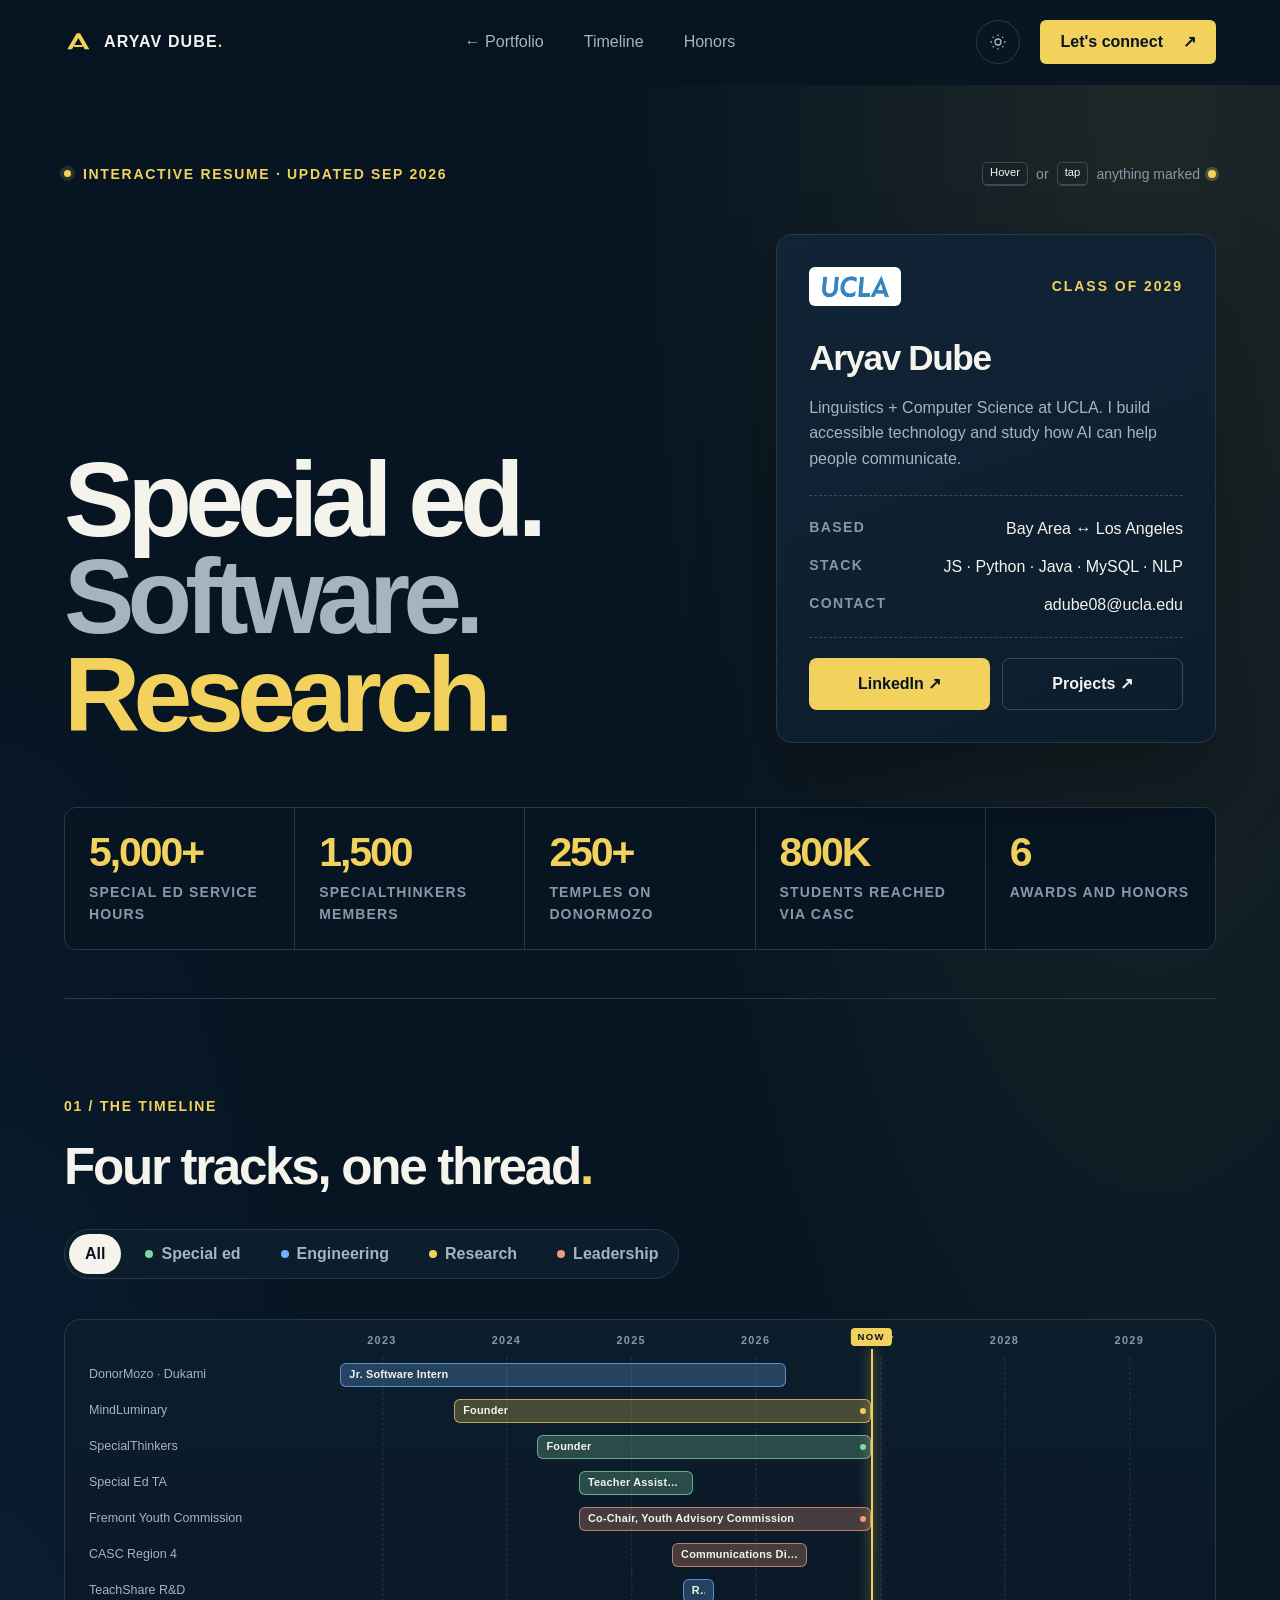
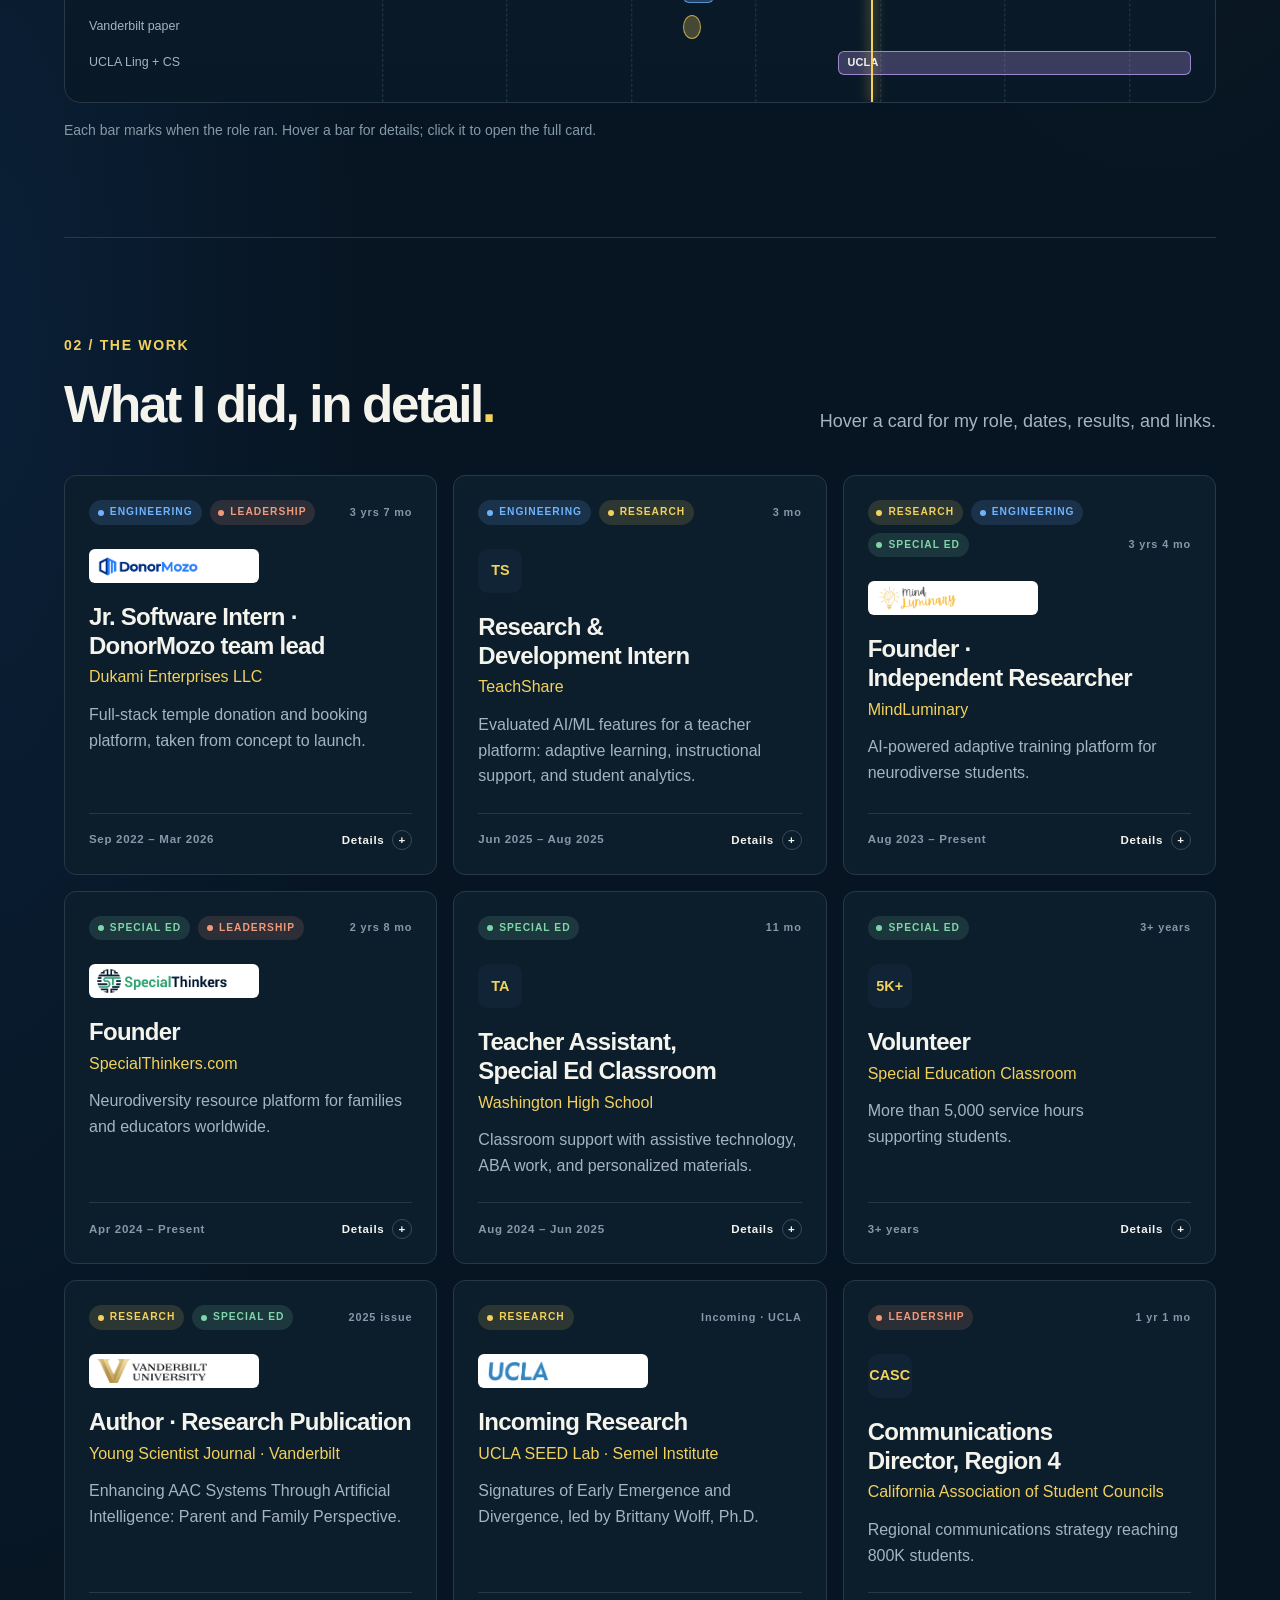
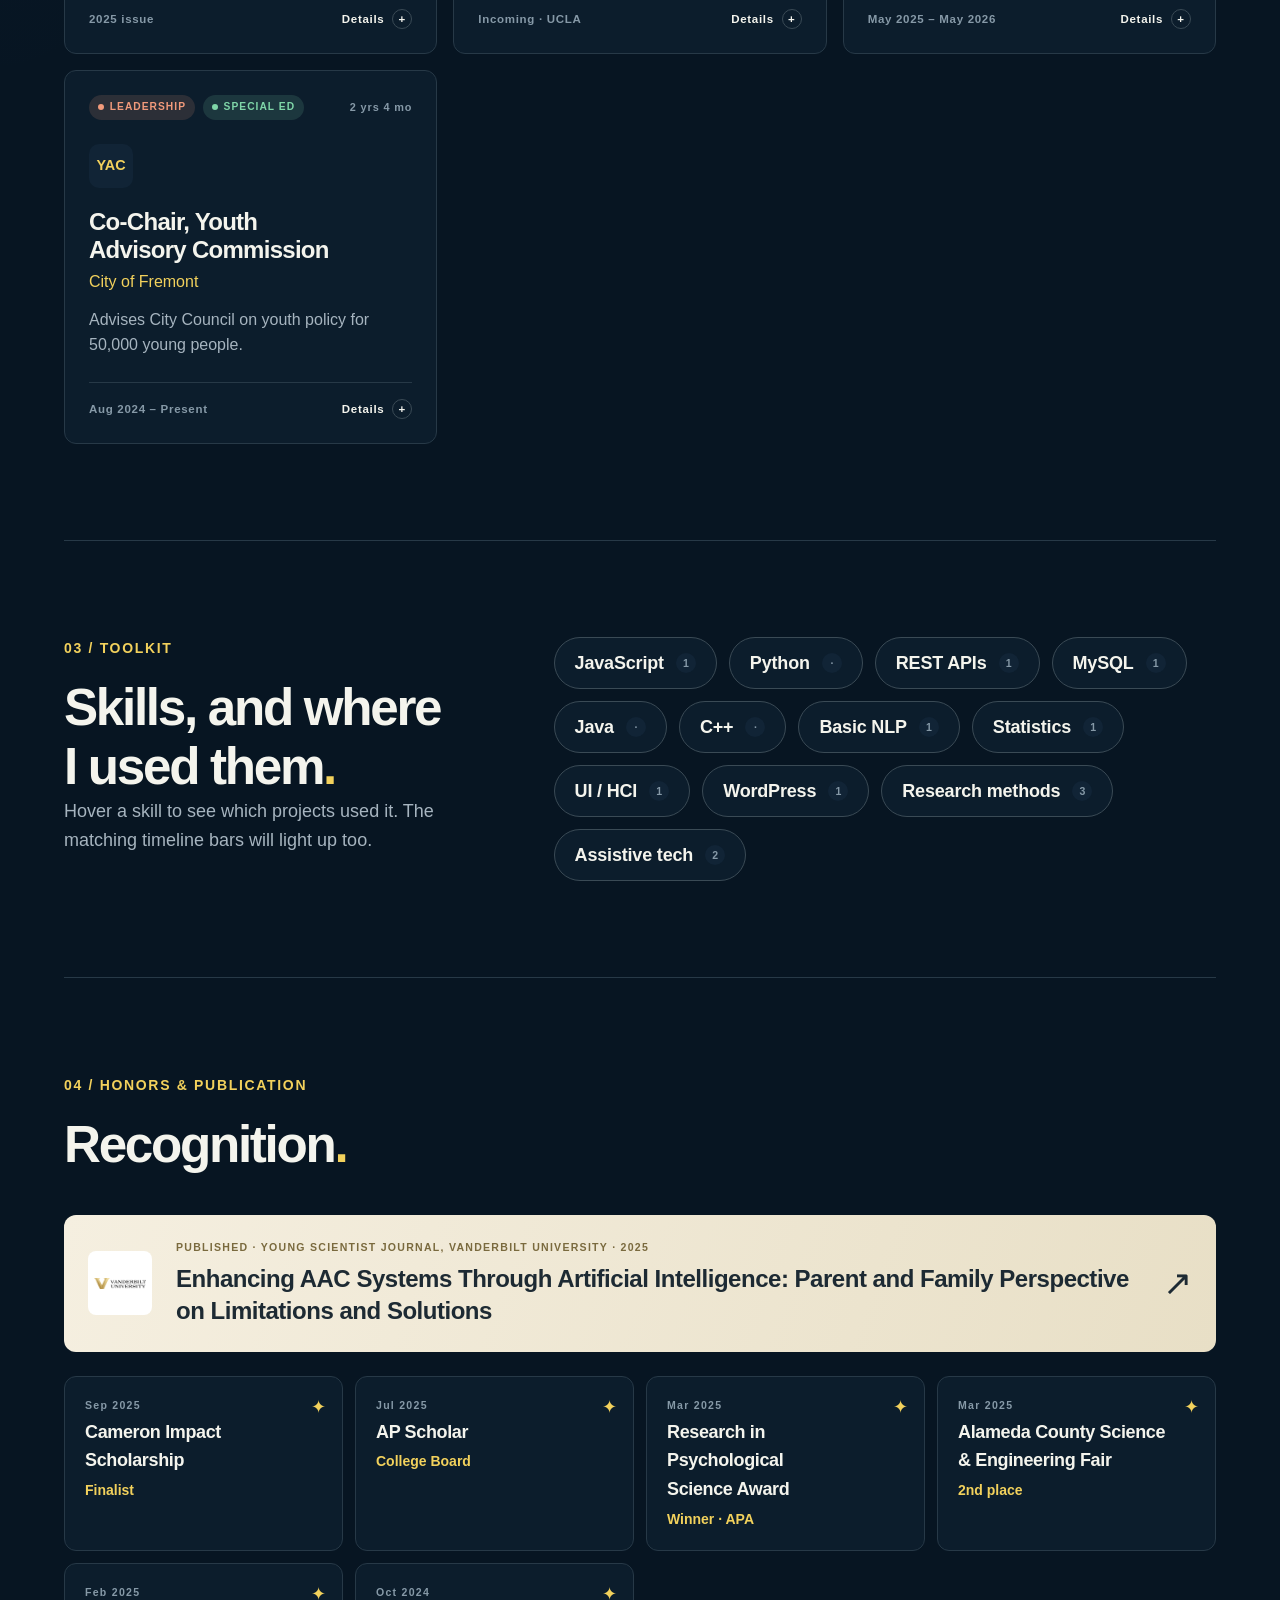
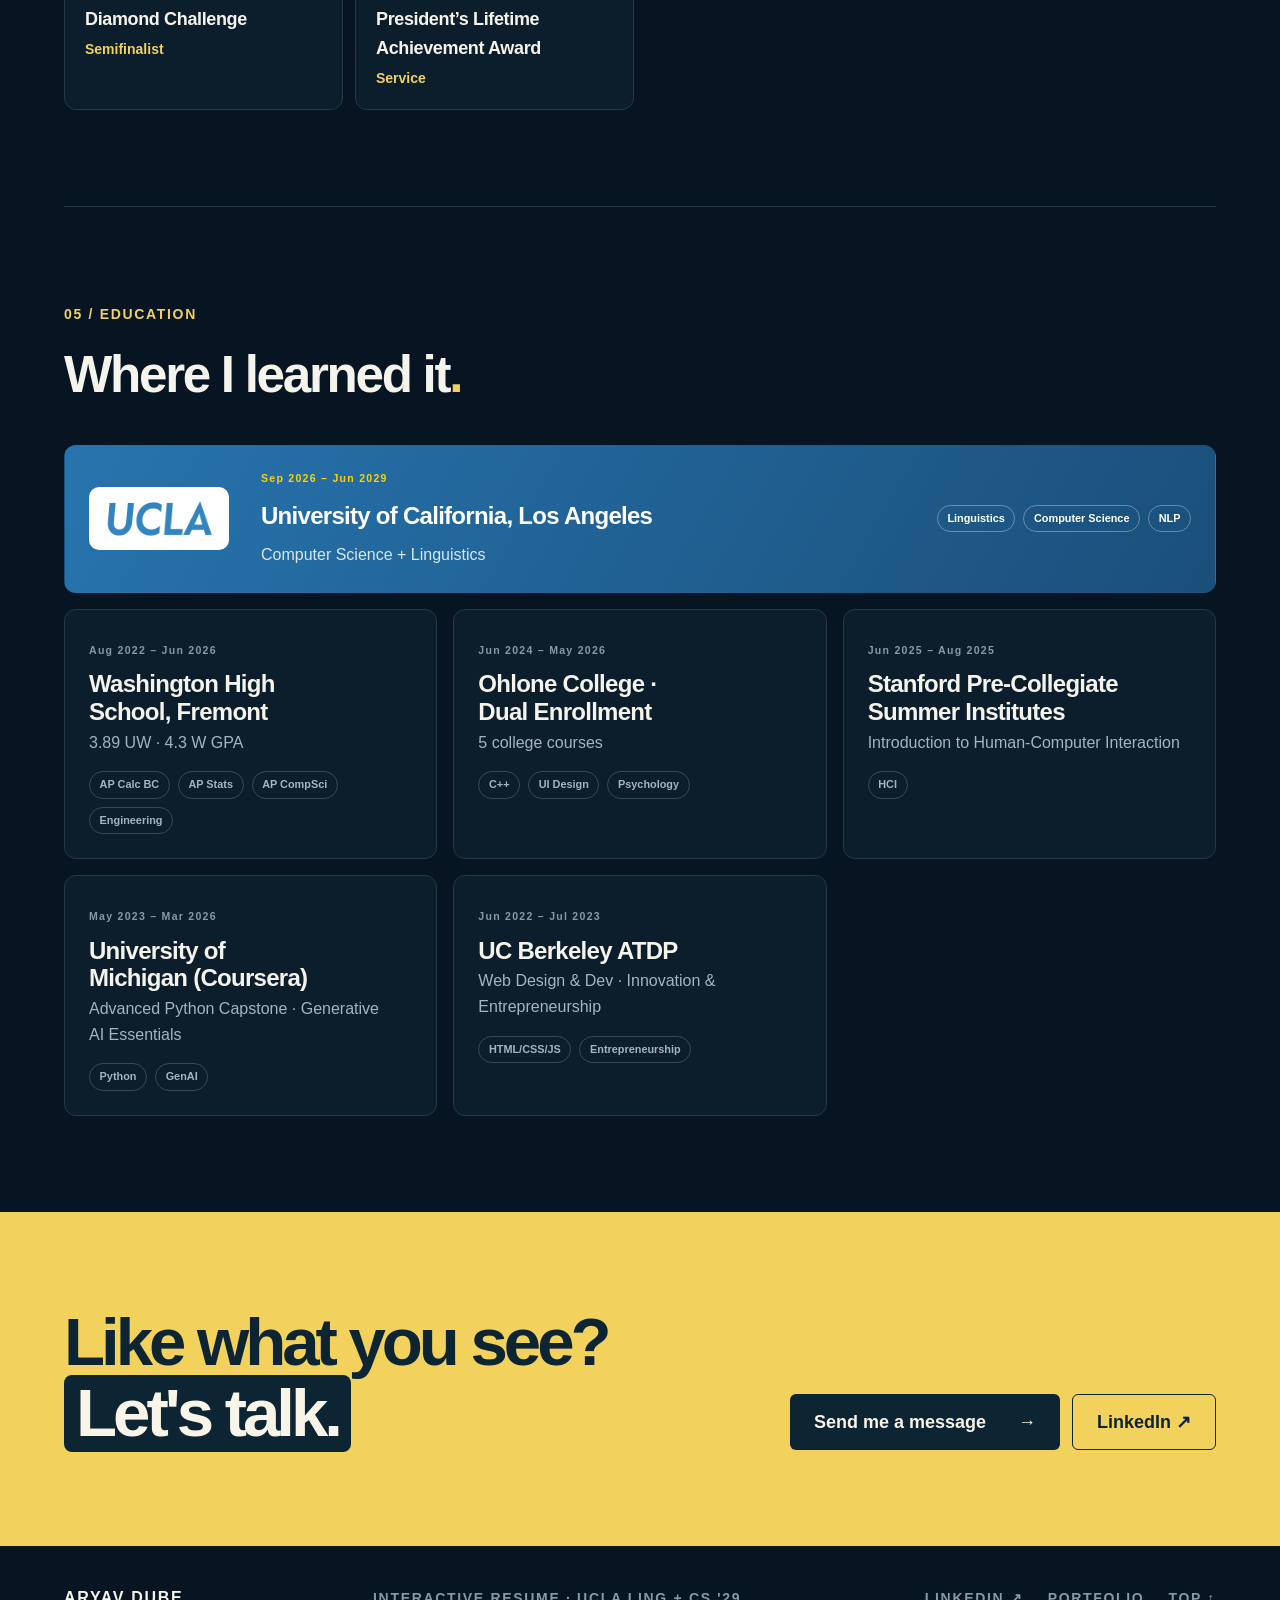
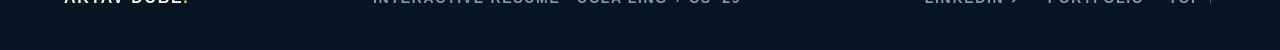
==== commit 01c7f2ef: "Update resume.html Edits to Main Interface of Resume." ====
--- a/resume.html
+++ b/resume.html
@@ -79,7 +79,7 @@
     </section>
 
     <section class="rz-section shell" aria-labelledby="exp-title">
-      <div class="rz-section-head"><div><p class="section-kicker">02 / THE WORK</p><h2 id="exp-title">What I did, in detail<span class="accent-dot">.</span></h2></div><p class="rz-lede">These are the highlights I picked from both resumes. Hover a card for my role, dates, results, and links.</p></div>
+      <div class="rz-section-head"><div><p class="section-kicker">02 / THE WORK</p><h2 id="exp-title">What I did, in detail<span class="accent-dot">.</span></h2></div><p class="rz-lede"> Hover a card for my role, dates, results, and links.</p></div>
       <div class="rz-cards" data-cards></div>
     </section>
 
